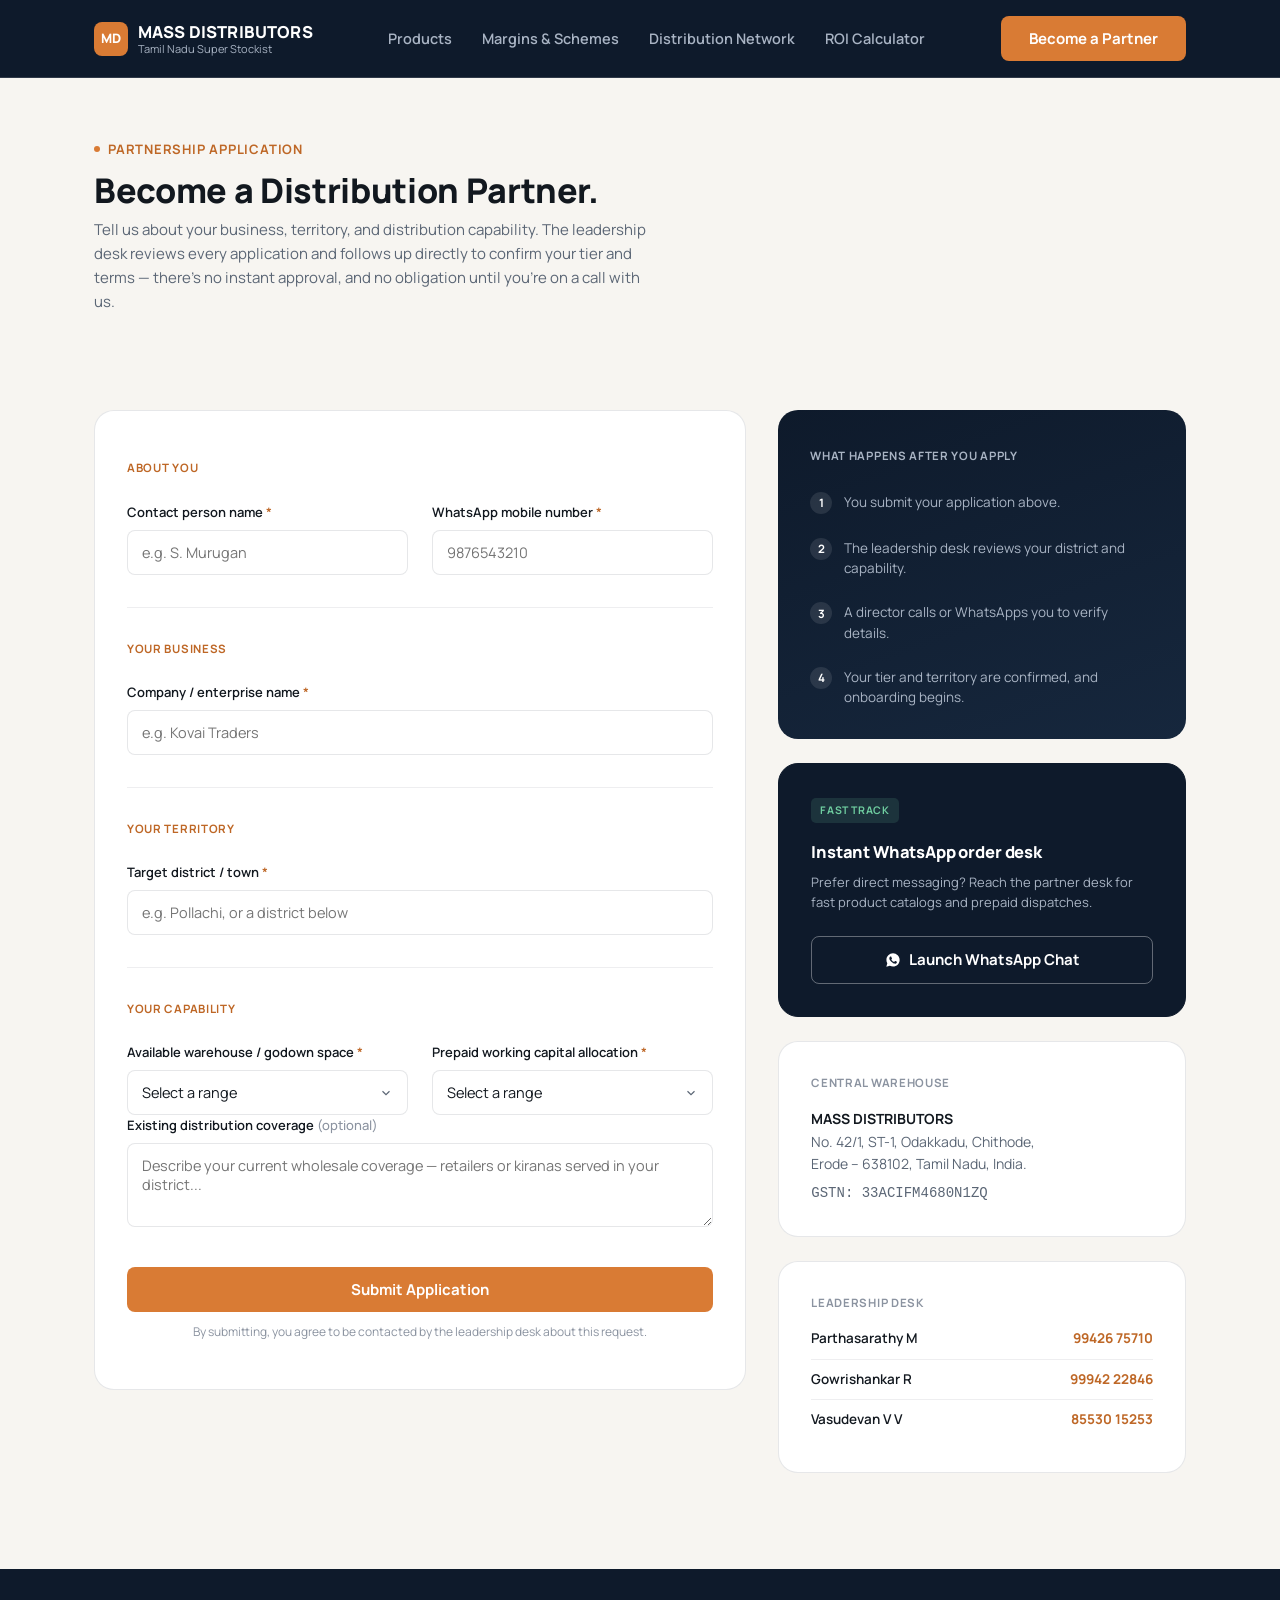
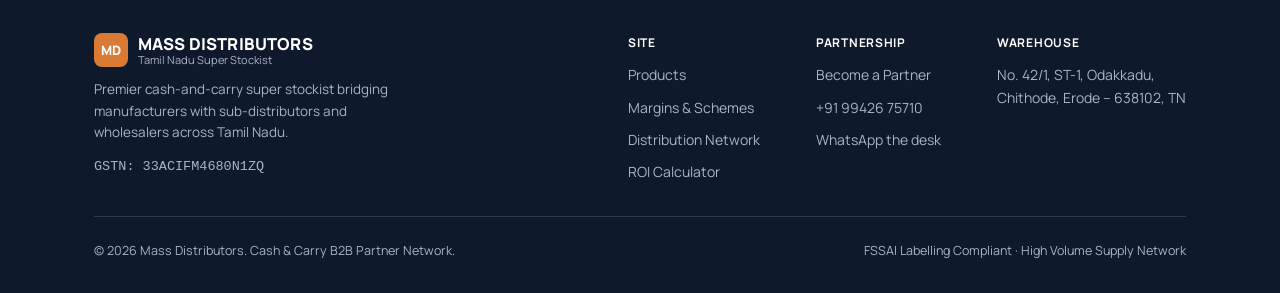
==== apply.html @ 955f186b "Initial commit: Mass Distributors B2B partner recruitment site Static HTML/CSS/JS site for a Tamil N" ====
<!doctype html>
<html lang="en">
<head>
<meta charset="UTF-8">
<meta name="viewport" content="width=device-width, initial-scale=1.0">
<title>Apply for Distributorship | Mass Distributors</title>
<meta name="description" content="Apply for exclusive cash-and-carry stockist rights in your Tamil Nadu district, or reach the Mass Distributors leadership desk directly on WhatsApp.">
<link rel="icon" href="data:,">
<link rel="preconnect" href="https://fonts.googleapis.com">
<link rel="preconnect" href="https://fonts.gstatic.com" crossorigin>
<link href="https://fonts.googleapis.com/css2?family=Manrope:wght@400;500;600;700;800&display=swap" rel="stylesheet">
<link rel="stylesheet" href="css/theme.css">
</head>
<body>

<header class="nav">
  <div class="nav-inner container">
    <a href="index.html" class="brand">
      <span class="brand-mark">MD</span>
      <span class="brand-text">
        <span class="brand-name">MASS DISTRIBUTORS</span>
        <span class="brand-sub">Tamil Nadu Super Stockist</span>
      </span>
    </a>
    <nav class="nav-links" data-nav-links>
      <a href="product-catalog.html" class="nav-link">Products</a>
      <a href="margins-schemes.html" class="nav-link">Margins &amp; Schemes</a>
      <a href="district-network.html" class="nav-link">Distribution Network</a>
      <a href="roi-calculator.html" class="nav-link">ROI Calculator</a>
      <a href="apply.html" class="btn btn-amber nav-cta-mobile" style="display:none;">Become a Partner</a>
    </nav>
    <a href="apply.html" class="btn btn-amber nav-cta-desktop">Become a Partner</a>
    <button class="hamburger" data-hamburger aria-label="Toggle menu" aria-expanded="false">
      <span></span><span></span><span></span>
    </button>
  </div>
</header>

<main>

  <div class="catalog-header container">
    <span class="eyebrow" style="color: var(--amber-hover);">Partnership Application</span>
    <h1>Become a Distribution Partner.</h1>
    <p class="sub">Tell us about your business, territory, and distribution capability. The leadership desk reviews every application and follows up directly to confirm your tier and terms — there's no instant approval, and no obligation until you're on a call with us.</p>
  </div>

  <section class="section">
    <div class="container">
      <div class="apply-layout">

        <div class="apply-card">
          <form id="apply-form" novalidate>

            <div class="apply-group">
              <span class="apply-section-label">About You</span>
              <div class="apply-field-row">
                <div class="apply-field">
                  <label for="contact">Contact person name <span class="req">*</span></label>
                  <input type="text" id="contact" name="contact" placeholder="e.g. S. Murugan" required>
                  <span class="apply-field-error" id="err-contact">Enter the contact person's name.</span>
                </div>
                <div class="apply-field">
                  <label for="whatsapp">WhatsApp mobile number <span class="req">*</span></label>
                  <input type="tel" id="whatsapp" name="whatsapp" inputmode="numeric" pattern="[0-9]{10}" maxlength="10" placeholder="9876543210" required>
                  <span class="apply-field-error" id="err-whatsapp">Enter a valid 10-digit mobile number.</span>
                </div>
              </div>
            </div>

            <div class="apply-group">
              <span class="apply-section-label">Your Business</span>
              <div class="apply-field">
                <label for="company">Company / enterprise name <span class="req">*</span></label>
                <input type="text" id="company" name="company" placeholder="e.g. Kovai Traders" required>
                <span class="apply-field-error" id="err-company">Enter your company or enterprise name.</span>
              </div>
            </div>

            <div class="apply-group">
              <span class="apply-section-label">Your Territory</span>
              <div class="apply-field">
                <label for="town">Target district / town <span class="req">*</span></label>
                <input type="text" id="town" name="town" list="district-options" placeholder="e.g. Pollachi, or a district below" required>
                <datalist id="district-options">
                  <option value="Erode Central Hub"></option>
                  <option value="Coimbatore North &amp; South"></option>
                  <option value="Salem Metro &amp; Rural"></option>
                  <option value="Tirupur Apparel &amp; Town"></option>
                  <option value="Karur &amp; Namakkal"></option>
                  <option value="Trichy &amp; Dindigul"></option>
                  <option value="Madurai &amp; Virudhunagar"></option>
                  <option value="Tirunelveli &amp; Kanyakumari"></option>
                </datalist>
                <span class="apply-field-error" id="err-town">Enter your target district or town.</span>
              </div>
            </div>

            <div class="apply-group apply-group-last">
              <span class="apply-section-label">Your Capability</span>
              <div class="apply-field-row">
                <div class="apply-field">
                  <label for="warehouse">Available warehouse / godown space <span class="req">*</span></label>
                  <select id="warehouse" name="warehouse" required>
                    <option value="">Select a range</option>
                    <option>300 – 500 sq. ft.</option>
                    <option>500 – 1,000 sq. ft.</option>
                    <option>Above 1,000 sq. ft.</option>
                  </select>
                  <span class="apply-field-error" id="err-warehouse">Select your available warehouse space.</span>
                </div>
                <div class="apply-field">
                  <label for="capital">Prepaid working capital allocation <span class="req">*</span></label>
                  <select id="capital" name="capital" required>
                    <option value="">Select a range</option>
                    <option>Below &#8377;5 lakhs</option>
                    <option>&#8377;5 – 10 lakhs</option>
                    <option>&#8377;10 – 25 lakhs</option>
                    <option>Above &#8377;25 lakhs</option>
                  </select>
                  <span class="apply-field-error" id="err-capital">Select your working capital allocation.</span>
                </div>
              </div>
              <div class="apply-field">
                <label for="coverage">Existing distribution coverage <span class="opt">(optional)</span></label>
                <textarea id="coverage" name="coverage" rows="3" placeholder="Describe your current wholesale coverage — retailers or kiranas served in your district..."></textarea>
              </div>
            </div>

            <div class="apply-submit-row">
              <button type="submit" class="btn btn-amber apply-submit-btn">Submit Application</button>
              <p class="apply-hint">By submitting, you agree to be contacted by the leadership desk about this request.</p>
            </div>
          </form>

          <div class="apply-success" id="apply-success" hidden>
            <span class="apply-success-icon" aria-hidden="true">
              <svg width="22" height="22" viewBox="0 0 24 24" fill="none" stroke="currentColor" stroke-width="2.2"><path d="M20 6L9 17l-5-5"/></svg>
            </span>
            <h2>Application received.</h2>
            <p>Someone from the leadership desk will review your district and capability, then reach out within one business day to confirm your tier and next steps. If it's urgent, call or WhatsApp the numbers alongside this form.</p>
          </div>
        </div>

        <div class="apply-rail">
          <div class="apply-process">
            <span class="apply-process-label">What happens after you apply</span>
            <ol class="apply-process-list">
              <li><span class="apply-process-num">1</span><span>You submit your application above.</span></li>
              <li><span class="apply-process-num">2</span><span>The leadership desk reviews your district and capability.</span></li>
              <li><span class="apply-process-num">3</span><span>A director calls or WhatsApps you to verify details.</span></li>
              <li><span class="apply-process-num">4</span><span>Your tier and territory are confirmed, and onboarding begins.</span></li>
            </ol>
          </div>

          <div class="apply-info-card apply-fasttrack">
            <span class="apply-fasttrack-badge">Fast track</span>
            <h3>Instant WhatsApp order desk</h3>
            <p>Prefer direct messaging? Reach the partner desk for fast product catalogs and prepaid dispatches.</p>
            <a href="https://wa.me/919942675710" class="btn btn-outline-dark apply-fasttrack-btn">
              <svg width="16" height="16" viewBox="0 0 24 24" fill="currentColor"><path d="M12.04 2C6.58 2 2.13 6.45 2.13 11.91c0 1.75.46 3.46 1.32 4.96L2 22l5.25-1.38a9.9 9.9 0 004.79 1.22h.01c5.46 0 9.9-4.45 9.9-9.91 0-2.65-1.03-5.14-2.9-7.01A9.86 9.86 0 0012.04 2zm5.8 14.09c-.24.68-1.4 1.3-1.93 1.38-.5.08-1.12.11-1.81-.11a16.5 16.5 0 01-1.6-.59c-2.82-1.22-4.66-4.07-4.8-4.26-.14-.19-1.15-1.53-1.15-2.92 0-1.39.73-2.07.99-2.35.26-.28.57-.35.76-.35h.55c.18 0 .42-.07.65.5.24.57.81 1.97.88 2.11.07.14.12.31.02.5-.09.19-.14.31-.28.47-.14.16-.29.36-.42.48-.14.14-.28.29-.12.57.16.28.72 1.19 1.55 1.93 1.06.95 1.96 1.24 2.24 1.38.28.14.44.12.6-.07.16-.19.68-.79.87-1.06.18-.28.36-.23.6-.14.24.09 1.55.73 1.81.87.26.14.44.21.5.32.07.12.07.66-.17 1.34z"/></svg>
              Launch WhatsApp Chat
            </a>
          </div>

          <div class="apply-info-card">
            <span class="apply-info-heading">Central warehouse</span>
            <p><strong>MASS DISTRIBUTORS</strong><br>No. 42/1, ST-1, Odakkadu, Chithode,<br>Erode &ndash; 638102, Tamil Nadu, India.</p>
            <p class="apply-info-mono">GSTN: 33ACIFM4680N1ZQ</p>
          </div>

          <div class="apply-info-card">
            <span class="apply-info-heading">Leadership desk</span>
            <div class="apply-contact-row"><span>Parthasarathy M</span><a href="tel:+919942675710">99426 75710</a></div>
            <div class="apply-contact-row"><span>Gowrishankar R</span><a href="tel:+919994222846">99942 22846</a></div>
            <div class="apply-contact-row"><span>Vasudevan V V</span><a href="tel:+918553015253">85530 15253</a></div>
          </div>
        </div>

      </div>
    </div>
  </section>

</main>

<footer class="footer">
  <div class="container">
    <div class="footer-top">
      <div class="footer-brand-block">
        <a href="index.html" class="brand">
          <span class="brand-mark">MD</span>
          <span class="brand-text">
            <span class="brand-name">MASS DISTRIBUTORS</span>
            <span class="brand-sub">Tamil Nadu Super Stockist</span>
          </span>
        </a>
        <p>Premier cash-and-carry super stockist bridging manufacturers with sub-distributors and wholesalers across Tamil Nadu.</p>
        <p class="footer-mono">GSTN: 33ACIFM4680N1ZQ</p>
      </div>
      <div class="footer-cols">
        <div class="footer-col">
          <span class="heading">Site</span>
          <a href="product-catalog.html">Products</a>
          <a href="margins-schemes.html">Margins &amp; Schemes</a>
          <a href="district-network.html">Distribution Network</a>
          <a href="roi-calculator.html">ROI Calculator</a>
        </div>
        <div class="footer-col">
          <span class="heading">Partnership</span>
          <a href="apply.html">Become a Partner</a>
          <a href="tel:+919942675710">+91 99426 75710</a>
          <a href="https://wa.me/919942675710">WhatsApp the desk</a>
        </div>
        <div class="footer-col">
          <span class="heading">Warehouse</span>
          <span style="font-size: 14px; line-height: 1.6;">No. 42/1, ST-1, Odakkadu,<br>Chithode, Erode &ndash; 638102, TN</span>
        </div>
      </div>
    </div>
    <div class="footer-bottom">
      <span>&copy; 2026 Mass Distributors. Cash &amp; Carry B2B Partner Network.</span>
      <span>FSSAI Labelling Compliant &middot; High Volume Supply Network</span>
    </div>
  </div>
</footer>

<div class="toast" id="toast"></div>
<script src="js/main.js?v=2"></script>
<script src="js/apply.js?v=5"></script>
</body>
</html>
---- css/theme.css ----
/* ==========================================================================
   Mass Distributors — Theme v2 (premium B2B direction)
   New foundation, built to be reused across Home, Products, Distribution,
   and Partnership as each page is redesigned. Self-contained — does not
   depend on css/styles.css.
   ========================================================================== */

:root {
  /* Color tokens */
  --navy-900: #0E1A2B;
  --navy-800: #16273D;
  --navy-700: #21395A;
  --ink: #12181F;
  --slate: #5B6675;
  --slate-soft: #8B93A0;
  --slate-on-dark: #A9B4C4;

  --bg: #F7F5F1;
  --surface: #FFFFFF;
  --border: rgba(14, 26, 43, 0.1);
  --border-soft: rgba(14, 26, 43, 0.07);
  --border-on-dark: rgba(255, 255, 255, 0.14);

  --amber: #D97B34;
  --amber-hover: #BE6726;
  --amber-soft: #F6E4D2;

  --green: #2F7A56;
  --green-soft: #E1EFE7;
  --green-on-dark: #6FCDA0;

  --font: 'Manrope', system-ui, -apple-system, 'Segoe UI', sans-serif;

  --radius-sm: 8px;
  --radius: 12px;
  --radius-lg: 20px;

  --space-1: 8px;
  --space-2: 16px;
  --space-3: 24px;
  --space-4: 32px;
  --space-5: 48px;
  --space-6: 64px;
  --space-7: 96px;
}

* { box-sizing: border-box; }
html { scroll-behavior: smooth; }

body {
  margin: 0;
  background: var(--bg);
  color: var(--ink);
  font-family: var(--font);
  font-size: 16px;
  line-height: 1.6;
  -webkit-font-smoothing: antialiased;
}

img { max-width: 100%; display: block; }
a { color: inherit; text-decoration: none; }
p { margin: 0; }
ul { margin: 0; padding: 0; list-style: none; }

h1, h2, h3 {
  font-family: var(--font);
  font-weight: 800;
  margin: 0;
  letter-spacing: -0.01em;
}

.container { max-width: 1220px; margin: 0 auto; padding: 0 var(--space-6); }

@media (max-width: 900px) {
  .container { padding: 0 var(--space-3); }
}

@media (max-width: 480px) {
  .container { padding: 0 var(--space-2); }
}

.text-slate { color: var(--slate); }
.flex { display: flex; }
.flex-col { display: flex; flex-direction: column; }

/* --------------------------------------------------------------- buttons */

.btn {
  display: inline-flex;
  align-items: center;
  justify-content: center;
  gap: 8px;
  font-family: var(--font);
  font-weight: 700;
  font-size: 15px;
  padding: 15px 28px;
  border-radius: var(--radius-sm);
  border: none;
  cursor: pointer;
  line-height: 1;
  white-space: nowrap;
}

.btn-amber { background: var(--amber); color: #FFFFFF; }
.btn-amber:hover { background: var(--amber-hover); }

.btn-outline-dark {
  background: transparent;
  color: #FFFFFF;
  border: 1.5px solid rgba(255, 255, 255, 0.35);
}
.btn-outline-dark:hover { border-color: #FFFFFF; background: rgba(255,255,255,0.06); }

.btn-outline-light {
  background: transparent;
  color: var(--ink);
  border: 1.5px solid var(--border);
}
.btn-outline-light:hover { border-color: var(--navy-900); }

.link-arrow {
  display: inline-flex;
  align-items: center;
  gap: 6px;
  font-weight: 700;
  font-size: 14.5px;
  color: var(--navy-900);
}
.link-arrow svg { transition: transform 0.15s ease; }
.link-arrow:hover svg { transform: translateX(3px); }
.link-arrow.on-dark { color: #FFFFFF; }

/* ----------------------------------------------------------------- nav */

.nav {
  background: var(--navy-900);
  position: sticky;
  top: 0;
  z-index: 60;
  border-bottom: 1px solid var(--border-on-dark);
}

.nav-inner {
  display: flex;
  align-items: center;
  justify-content: space-between;
  padding: 16px var(--space-6);
}

.brand { display: flex; align-items: center; gap: 10px; }

.brand-mark {
  width: 34px;
  height: 34px;
  border-radius: 8px;
  background: var(--amber);
  color: #fff;
  display: flex;
  align-items: center;
  justify-content: center;
  font-weight: 800;
  font-size: 13px;
  letter-spacing: 0.02em;
  flex-shrink: 0;
}

.brand-text { display: flex; flex-direction: column; line-height: 1.2; }
.brand-name { font-weight: 800; font-size: 16.5px; color: #FFFFFF; letter-spacing: 0.01em; }
.brand-sub { font-size: 11px; color: var(--slate-on-dark); }

.nav-links { display: flex; align-items: center; gap: 30px; }

.nav-link {
  font-size: 14.5px;
  font-weight: 600;
  color: var(--slate-on-dark);
  white-space: nowrap;
}
.nav-link:hover, .nav-link.is-active { color: #FFFFFF; }

.hamburger {
  display: none;
  flex-direction: column;
  gap: 5px;
  background: none;
  border: none;
  cursor: pointer;
  padding: 8px;
}
.hamburger span { width: 22px; height: 2px; background: #fff; }

@media (max-width: 1040px) {
  .nav-inner { padding: 14px var(--space-6); }
  .nav-links {
    display: none;
    position: absolute;
    top: 100%; left: 0; right: 0;
    background: var(--navy-900);
    border-bottom: 1px solid var(--border-on-dark);
    flex-direction: column;
    align-items: flex-start;
    gap: var(--space-2);
    padding: var(--space-3);
  }
  .nav-links.is-open { display: flex; }
  .hamburger { display: flex; }
  .nav-cta-desktop { display: none; }
  .nav-cta-mobile { display: inline-flex !important; width: 100%; }
}

/* Kept separate from the 1040px breakpoint above: this is purely a
   padding scale-down to stay visually aligned with .container's own
   900px step, not part of the hamburger-menu switch. */
@media (max-width: 900px) {
  .nav-inner { padding: 14px var(--space-3); }
}

/* ---------------------------------------------------------------- hero */

.hero {
  background:
    radial-gradient(circle at 1px 1px, rgba(255,255,255,0.05) 1px, transparent 0) 0 0/28px 28px,
    linear-gradient(160deg, var(--navy-900), var(--navy-800));
  padding: 76px 0 108px;
}

.hero-grid {
  display: grid;
  grid-template-columns: 1.1fr 0.9fr;
  gap: var(--space-6);
  align-items: center;
}

@media (max-width: 900px) {
  .hero { padding: var(--space-5) 0 var(--space-5); }
  .hero-grid { grid-template-columns: 1fr; gap: var(--space-4); }
}

.eyebrow {
  display: inline-flex;
  align-items: center;
  gap: 8px;
  font-size: 13px;
  font-weight: 700;
  letter-spacing: 0.06em;
  text-transform: uppercase;
  color: var(--amber);
}
.eyebrow::before { content: ''; width: 6px; height: 6px; border-radius: 50%; background: var(--amber); }

.hero h1 {
  font-size: clamp(30px, 5.4vw, 48px);
  line-height: 1.16;
  color: #FFFFFF;
  margin: 18px 0 18px;
}

.hero .sub {
  font-size: 17px;
  line-height: 1.65;
  color: var(--slate-on-dark);
  max-width: 480px;
}

.hero-cta-row { display: flex; gap: 14px; margin-top: 30px; flex-wrap: wrap; }

/* Hero visual: category showcase panel */
.hero-visual-panel {
  background: rgba(255,255,255,0.04);
  border: 1px solid var(--border-on-dark);
  border-radius: var(--radius-lg);
  padding: var(--space-3);
  backdrop-filter: blur(2px);
}

.hero-visual-label {
  font-size: 12px;
  font-weight: 700;
  letter-spacing: 0.06em;
  text-transform: uppercase;
  color: var(--slate-on-dark);
  padding: 4px 4px 14px;
}

.category-tile-grid {
  display: grid;
  grid-template-columns: repeat(2, 1fr);
  gap: 10px;
}

.category-tile {
  background: rgba(255,255,255,0.05);
  border: 1px solid var(--border-on-dark);
  border-radius: var(--radius);
  padding: 16px 14px;
  display: flex;
  flex-direction: column;
  gap: 10px;
}

.category-tile.wide { grid-column: span 2; flex-direction: row; align-items: center; justify-content: space-between; }

.category-tile-icon {
  width: 34px; height: 34px;
  border-radius: 9px;
  background: var(--amber-soft);
  color: var(--amber-hover);
  display: flex; align-items: center; justify-content: center;
}

.category-tile-name { font-size: 13.5px; font-weight: 700; color: #FFFFFF; }
.category-tile-meta { font-size: 11.5px; color: var(--slate-on-dark); }

/* ------------------------------------------------------------- stat bar */

.stat-bar-wrap { margin-top: -56px; position: relative; z-index: 10; }

.stat-bar {
  background: var(--surface);
  border-radius: var(--radius);
  box-shadow: 0 18px 40px rgba(14, 26, 43, 0.14);
  display: grid;
  grid-template-columns: repeat(4, 1fr);
}

.stat-item {
  padding: 26px var(--space-3);
  border-left: 1px solid var(--border-soft);
  text-align: left;
}
.stat-item:first-child { border-left: none; }

.stat-bar.stat-bar-flat {
  box-shadow: none;
  border: 1px solid var(--border);
  grid-template-columns: repeat(3, 1fr);
}

@media (max-width: 900px) {
  /* Higher-specificity selector (.stat-bar.stat-bar-flat, two classes) so
     this reliably beats the plain .stat-bar mobile rule below regardless
     of source order — they were previously equal-specificity single-class
     selectors, and the wrong one was winning, leaving a broken 2-column
     grid with an orphaned third item on mobile. */
  .stat-bar.stat-bar-flat { grid-template-columns: 1fr; }
  .stat-bar.stat-bar-flat .stat-item { border-left: none; border-top: 1px solid var(--border-soft); }
  .stat-bar.stat-bar-flat .stat-item:first-child { border-top: none; }
}

.stat-value { font-size: 26px; font-weight: 800; color: var(--navy-900); line-height: 1.1; }
.stat-label { font-size: 13px; color: var(--slate); margin-top: 4px; }

@media (max-width: 900px) {
  .stat-bar { grid-template-columns: repeat(2, 1fr); }
  .stat-item:nth-child(3) { border-left: none; }
  .stat-item:nth-child(2n) { border-left: 1px solid var(--border-soft); }
}

/* ------------------------------------------------------------- sections */

/* Vertical padding only — every .section/.section-tight nests a .container,
   which already owns the horizontal gutter. Padding horizontally here too
   double-padded the content (confirmed: at 1220–1348px viewports it was
   shrinking the effective content width by up to ~120px). */
.section { padding: var(--space-7) 0; }
.section-tight { padding: var(--space-5) 0; }
.section-surface { background: var(--surface); }

@media (max-width: 900px) {
  .section { padding: var(--space-5) 0; }
  .section-tight { padding: var(--space-4) 0; }
}

.section-header {
  display: flex;
  justify-content: space-between;
  align-items: flex-end;
  gap: var(--space-3);
  margin-bottom: var(--space-4);
  flex-wrap: wrap;
}

.section-header h2 { font-size: clamp(24px, 4.2vw, 32px); line-height: 1.2; margin-top: 10px; max-width: 560px; }
.section-header .sub { color: var(--slate); font-size: 15px; margin-top: 8px; max-width: 480px; }

/* ---------------------------------------------------- category cards */

.category-grid {
  display: grid;
  grid-template-columns: repeat(5, 1fr);
  gap: 16px;
}

.category-card {
  background: var(--surface);
  border: 1px solid var(--border);
  border-radius: var(--radius);
  padding: var(--space-3) var(--space-2);
  display: flex;
  flex-direction: column;
  gap: 14px;
  transition: border-color 0.15s ease, transform 0.15s ease;
}
.category-card:hover { border-color: var(--navy-900); transform: translateY(-2px); }

.category-card-icon {
  width: 42px; height: 42px;
  border-radius: 10px;
  background: var(--amber-soft);
  color: var(--amber-hover);
  display: flex; align-items: center; justify-content: center;
}

.category-card-name { font-size: 15.5px; font-weight: 700; }
.category-card-meta { font-size: 12.5px; color: var(--slate); }

.category-card .link-arrow { margin-top: auto; font-size: 13px; }

@media (max-width: 1100px) {
  .category-grid { grid-template-columns: repeat(3, 1fr); }
}
@media (max-width: 640px) {
  .category-grid { grid-template-columns: repeat(2, 1fr); }
}
@media (max-width: 420px) {
  .category-grid { grid-template-columns: 1fr; }
}

/* ------------------------------------------------------------- benefits */

.benefit-list {
  display: grid;
  grid-template-columns: repeat(2, 1fr);
  gap: 0 var(--space-5);
}

.benefit-row {
  display: flex;
  gap: 18px;
  padding: 22px 0;
  border-top: 1px solid var(--border-soft);
}
.benefit-list .benefit-row:nth-child(1),
.benefit-list .benefit-row:nth-child(2) { border-top: none; }

.benefit-icon {
  width: 40px; height: 40px;
  border-radius: 10px;
  background: var(--navy-900);
  color: var(--amber);
  display: flex; align-items: center; justify-content: center;
  flex-shrink: 0;
}

.benefit-title { font-size: 16px; font-weight: 700; margin-bottom: 4px; }
.benefit-desc { font-size: 14px; color: var(--slate); line-height: 1.55; }

@media (max-width: 800px) {
  .benefit-list { grid-template-columns: 1fr; }
  .benefit-list .benefit-row:nth-child(2) { border-top: 1px solid var(--border-soft); }
}

.benefit-list.is-single { grid-template-columns: 1fr; }
.benefit-list.is-single .benefit-row:nth-child(2) { border-top: 1px solid var(--border-soft); }

/* ------------------------------------------------------------- regions */

.region-row { display: grid; grid-template-columns: repeat(3, 1fr); gap: 16px; }

.region-card {
  background: var(--surface);
  border: 1px solid var(--border);
  border-radius: var(--radius);
  padding: var(--space-3);
  display: flex;
  flex-direction: column;
  gap: 12px;
}

.region-card-head { display: flex; justify-content: space-between; align-items: center; }
.region-name { font-size: 16px; font-weight: 700; }

.status-dot { display: inline-flex; align-items: center; gap: 6px; font-size: 12px; font-weight: 600; color: var(--green); }
.status-dot::before { content: ''; width: 7px; height: 7px; border-radius: 50%; background: var(--green); }

.region-towns { font-size: 13px; color: var(--slate); line-height: 1.6; }
.region-count { font-size: 22px; font-weight: 800; color: var(--navy-900); }
.region-count span { font-size: 12.5px; font-weight: 600; color: var(--slate); margin-left: 4px; }

@media (max-width: 900px) {
  .region-row { grid-template-columns: 1fr; }
}

/* ---------------------------------------------------------------- CTA band */

.cta-band {
  background: linear-gradient(160deg, var(--navy-900), var(--navy-800));
  padding: var(--space-7) 0;
}

@media (max-width: 900px) {
  .cta-band { padding: var(--space-5) 0; }
}

.cta-band-inner {
  display: flex;
  justify-content: space-between;
  align-items: center;
  gap: var(--space-5);
  flex-wrap: wrap;
}

.cta-band h2 { color: #FFFFFF; font-size: clamp(24px, 4.2vw, 32px); line-height: 1.2; max-width: 460px; margin: 14px 0 14px; }
.cta-band p { color: var(--slate-on-dark); font-size: 15px; max-width: 440px; line-height: 1.6; }

@media (max-width: 900px) {
  .cta-band-inner { flex-direction: column; align-items: flex-start; }
}

/* ------------------------------------------------------------- trust */

.trust-strip {
  display: flex;
  justify-content: space-between;
  gap: var(--space-3);
  flex-wrap: wrap;
}

.trust-item {
  display: flex;
  align-items: center;
  gap: 10px;
  font-size: 14px;
  font-weight: 600;
  color: var(--slate);
}

.trust-item svg { color: var(--green); flex-shrink: 0; }

@media (max-width: 900px) {
  .trust-strip { flex-direction: column; }
}

/* --------------------------------------------------------------- footer */

.footer {
  background: var(--navy-900);
  color: var(--slate-on-dark);
  padding: var(--space-6) 0 var(--space-4);
}

.footer-top {
  display: flex;
  justify-content: space-between;
  gap: var(--space-5);
  flex-wrap: wrap;
  padding-bottom: var(--space-4);
  border-bottom: 1px solid var(--border-on-dark);
}

.footer-brand-block { max-width: 320px; display: flex; flex-direction: column; gap: 12px; }
.footer-brand-block p { font-size: 13.5px; line-height: 1.6; }
.footer-mono { font-family: 'Courier New', monospace; font-size: 12.5px; }

.footer-cols { display: flex; gap: 56px; flex-wrap: wrap; }
.footer-col { display: flex; flex-direction: column; gap: 10px; }
.footer-col .heading { font-size: 12px; font-weight: 700; text-transform: uppercase; letter-spacing: 0.06em; color: #FFFFFF; margin-bottom: 2px; }
.footer-col a { font-size: 14px; }
.footer-col a:hover { color: var(--amber); }

.footer-bottom {
  display: flex;
  justify-content: space-between;
  align-items: center;
  gap: var(--space-2);
  padding-top: var(--space-3);
  font-size: 12.5px;
  flex-wrap: wrap;
}

@media (max-width: 900px) {
  .footer { padding: var(--space-4) 0; }
  .footer-top { flex-direction: column; gap: var(--space-3); }
  .footer-cols { gap: var(--space-4) var(--space-5); }
}

/* --------------------------------------------------------------- toast */

.toast {
  position: fixed; bottom: 20px; right: 20px;
  background: var(--navy-900); color: #fff;
  padding: 14px 18px; border-radius: var(--radius-sm);
  font-size: 13.5px; font-weight: 600;
  box-shadow: 0 8px 24px rgba(0,0,0,0.2);
  transform: translateY(20px); opacity: 0; pointer-events: none;
  transition: all 0.25s ease; z-index: 100;
}
.toast.is-visible { transform: translateY(0); opacity: 1; }

/* ==========================================================================
   Product Catalog — reusable components
   ========================================================================== */

:root {
  --cat-biryani-bg: #F6E4D2; --cat-biryani-fg: #B8621F;
  --cat-bbq-bg: #ECE6DB;     --cat-bbq-fg: #7A6947;
  --cat-curry-bg: #E4EAF2;   --cat-curry-fg: #2C4A73;
  --cat-specialty-bg: #F3E9C9; --cat-specialty-fg: #8A6D1F;
  --cat-veg-bg: #E1EFE7;     --cat-veg-fg: #2F7A56;
}

/* ---------------------------------------------------------- catalog header */

.catalog-header { padding-top: 56px; }
.catalog-header h1 { font-size: clamp(25px, 4.6vw, 34px); line-height: 1.2; margin: 10px 0 8px; }
.catalog-header .sub { color: var(--slate); font-size: 15px; max-width: 560px; }

.catalog-search-row {
  display: flex;
  flex-wrap: wrap;
  gap: 12px 14px;
  align-items: center;
  margin-top: var(--space-3);
}

.search-field {
  flex: 1 1 220px;
  max-width: 420px;
  position: relative;
  display: flex;
  align-items: center;
}

.search-field svg { position: absolute; left: 14px; color: var(--slate-soft); pointer-events: none; }

.search-field input {
  width: 100%;
  font-family: var(--font);
  font-size: 15px;
  padding: 12px 14px 12px 40px;
  border-radius: var(--radius-sm);
  border: 1px solid var(--border);
  background: var(--surface);
}
.search-field input:focus { outline: 2px solid var(--navy-900); outline-offset: 1px; border-color: var(--navy-900); }

.result-count { font-size: 13px; color: var(--slate); white-space: nowrap; }

/* ------------------------------------------------------------- category tabs */

.category-tabs-wrap {
  margin-top: var(--space-3);
  border-bottom: 1px solid var(--border-soft);
}

.category-tabs {
  display: flex;
  gap: 6px;
  overflow-x: auto;
  scrollbar-width: none;
  padding-bottom: 2px;
}
.category-tabs::-webkit-scrollbar { display: none; }

.cat-tab {
  flex-shrink: 0;
  font-family: var(--font);
  font-size: 14px;
  font-weight: 600;
  color: var(--slate);
  background: none;
  border: none;
  padding: 12px 16px;
  cursor: pointer;
  border-bottom: 2.5px solid transparent;
  white-space: nowrap;
}
.cat-tab:hover { color: var(--ink); }
.cat-tab.is-active { color: var(--navy-900); border-bottom-color: var(--amber); }
.cat-tab .count { color: var(--slate-soft); font-weight: 500; }

/* -------------------------------------------------------------- filter row */

.filter-toolbar {
  display: flex;
  align-items: center;
  justify-content: space-between;
  gap: var(--space-2);
  padding: 16px 0;
  flex-wrap: wrap;
}

.filter-group { display: flex; align-items: center; gap: 8px; flex-wrap: wrap; }
.filter-group-label { font-size: 12.5px; font-weight: 700; color: var(--slate); text-transform: uppercase; letter-spacing: 0.05em; margin-right: 4px; }

.chip-filter {
  font-family: var(--font);
  font-size: 13px;
  font-weight: 600;
  padding: 7px 14px;
  border-radius: 20px;
  border: 1px solid var(--border);
  background: var(--surface);
  color: var(--slate);
  cursor: pointer;
}
.chip-filter:hover { border-color: var(--navy-900); color: var(--ink); }
.chip-filter.is-active { background: var(--navy-900); border-color: var(--navy-900); color: #fff; }

.clear-filters-btn {
  font-size: 13px;
  font-weight: 700;
  color: var(--amber-hover);
  background: none;
  border: none;
  cursor: pointer;
  padding: 4px 0;
}

.mobile-filter-btn { display: none; }

@media (max-width: 760px) {
  .filter-group.desktop-only { display: none; }
  .mobile-filter-btn {
    display: inline-flex;
    align-items: center;
    gap: 8px;
    font-family: var(--font);
    font-size: 14px;
    font-weight: 700;
    padding: 10px 16px;
    border-radius: var(--radius-sm);
    border: 1px solid var(--border);
    background: var(--surface);
    cursor: pointer;
  }
  .mobile-filter-btn .badge-count {
    background: var(--amber);
    color: #fff;
    font-size: 11px;
    font-weight: 800;
    border-radius: 50%;
    width: 18px; height: 18px;
    display: inline-flex; align-items: center; justify-content: center;
  }
  .mobile-filter-btn .badge-count[hidden] { display: none; }
}

/* ------------------------------------------------------------ product grid */

.catalog-grid {
  display: grid;
  grid-template-columns: repeat(3, 1fr);
  gap: 14px;
  padding: var(--space-3) 0 var(--space-7);
}
.catalog-grid[hidden] { display: none; }

@media (max-width: 900px) { .catalog-grid { grid-template-columns: repeat(2, 1fr); } }
@media (max-width: 560px) { .catalog-grid { grid-template-columns: 1fr; gap: 10px; padding: var(--space-2) 0 var(--space-5); } }

/* --------------------------------------------------------------- product card */

/* No product photography exists (or will exist) for these SKUs. Compact
   row-cards: category dot + name on one line, pack/code on the next,
   actions in a footer below a thin rule — denser than the earlier stacked
   card, but still individually framed, unlike the plain table in List view. */

.product-card {
  background: var(--surface);
  border: 1px solid var(--border);
  border-radius: 10px;
  display: flex;
  flex-direction: column;
  transition: border-color 0.15s ease, box-shadow 0.15s ease;
}
.product-card:hover {
  border-color: rgba(14, 26, 43, 0.22);
  box-shadow: 0 6px 16px rgba(14, 26, 43, 0.06);
}

.product-card-clickable {
  position: relative;
  background: none;
  border: none;
  width: 100%;
  min-width: 0;
  text-align: left;
  cursor: pointer;
  padding: 40px 16px 10px 16px;
  display: flex;
  flex-direction: column;
  align-items: flex-start;
  gap: 4px;
}

.item-code-top {
  position: absolute;
  top: 12px;
  right: 12px;
  font-size: 10.5px;
  font-weight: 600;
  color: var(--slate);
  font-family: 'Courier New', monospace;
  background: var(--bg);
  border: 1px solid var(--border-soft);
  padding: 3px 8px;
  border-radius: 20px;
}

.name-row { display: flex; align-items: center; gap: 8px; }
.row-cat-dot { width: 8px; height: 8px; border-radius: 50%; flex-shrink: 0; }

.product-name {
  font-size: 14.5px;
  font-weight: 700;
  line-height: 1.3;
  color: var(--ink);
}

.product-meta { font-size: 12.5px; color: var(--slate); font-family: 'Courier New', monospace; margin-left: 16px; }

.card-footer {
  margin-top: auto;
  display: flex;
  align-items: center;
  justify-content: space-between;
  gap: 8px;
  padding: 10px 14px 12px;
  border-top: 1px solid var(--border-soft);
}

.card-enquiry-text {
  background: none;
  border: 1px solid var(--border);
  border-radius: 7px;
  cursor: pointer;
  font-family: var(--font);
  font-size: 12.5px;
  font-weight: 700;
  color: var(--navy-900);
  padding: 6px 11px;
  white-space: nowrap;
  display: flex;
  align-items: center;
}
.card-enquiry-text:hover { border-color: var(--navy-900); }
.card-enquiry-text.is-added { color: var(--green); border-color: var(--green); }
.card-enquiry-text.is-added svg { vertical-align: -1px; margin-right: 4px; }

.card-details-btn {
  background: none;
  border: none;
  cursor: pointer;
  color: var(--slate);
  display: flex;
  align-items: center;
  padding: 7px;
  border-radius: 6px;
  flex-shrink: 0;
}
.card-details-btn:hover { color: var(--navy-900); background: var(--bg); }

.btn-enquiry {
  font-family: var(--font);
  font-size: 12.5px;
  font-weight: 700;
  padding: 9px 12px;
  border-radius: var(--radius-sm);
  border: 1.5px solid var(--navy-900);
  background: transparent;
  color: var(--navy-900);
  cursor: pointer;
  display: inline-flex;
  align-items: center;
  gap: 6px;
  flex: 1;
  justify-content: center;
}
.btn-enquiry:hover { background: var(--navy-900); color: #fff; }
.btn-enquiry.is-added { background: var(--green); border-color: var(--green); color: #fff; }

.btn-view-details {
  font-size: 12.5px;
  font-weight: 700;
  color: var(--slate);
  background: none;
  border: none;
  cursor: pointer;
  padding: 9px 4px;
}
.btn-view-details:hover { color: var(--ink); }

/* --------------------------------------------------------------- skeleton */

.skeleton-card { background: var(--surface); border: 1px solid var(--border); border-radius: 10px; overflow: hidden; }
.skeleton-block { background: linear-gradient(90deg, #EFEDE8 25%, #F6F4F0 37%, #EFEDE8 63%); background-size: 400% 100%; animation: skeleton-shimmer 1.4s ease infinite; }
.skeleton-card .skeleton-top { padding: 16px 16px 10px; display: flex; flex-direction: column; gap: 8px; }
.skeleton-card .skeleton-block.line { height: 11px; border-radius: 4px; }
.skeleton-card .skeleton-block.line.w-60 { width: 60%; }
.skeleton-card .skeleton-block.line.w-40 { width: 40%; }
.skeleton-card .skeleton-footer { padding: 10px 14px 12px; border-top: 1px solid var(--border-soft); }

@keyframes skeleton-shimmer { 0% { background-position: 100% 0; } 100% { background-position: 0 0; } }

/* ------------------------------------------------------------- view toggle */

.view-toggle { display: inline-flex; border: 1px solid var(--border); border-radius: var(--radius-sm); overflow: hidden; }
.view-toggle-btn {
  background: var(--surface);
  border: none;
  padding: 8px 12px;
  cursor: pointer;
  color: var(--slate);
  display: flex;
  align-items: center;
}
.view-toggle-btn + .view-toggle-btn { border-left: 1px solid var(--border); }
.view-toggle-btn.is-active { background: var(--navy-900); color: #fff; }

/* ------------------------------------------------------------------- list */

.catalog-list { display: flex; flex-direction: column; padding: var(--space-2) 0 var(--space-7); }
.catalog-list[hidden] { display: none; }

.list-head-row, .list-row {
  display: grid;
  grid-template-columns: 3px 2.4fr 1.4fr 0.9fr 0.9fr 1.6fr;
  gap: 14px;
  align-items: center;
}

.list-head-row {
  padding: 0 14px 10px;
  font-size: 11.5px;
  font-weight: 700;
  text-transform: uppercase;
  letter-spacing: 0.05em;
  color: var(--slate);
  border-bottom: 1px solid var(--border);
}

.list-row {
  padding: 14px;
  border-bottom: 1px solid var(--border-soft);
  background: var(--surface);
}
.list-row:hover { background: var(--bg); }

.list-cat-bar { width: 3px; height: 28px; border-radius: 2px; }
.list-name { font-size: 14.5px; font-weight: 700; cursor: pointer; }
.list-name:hover { color: var(--amber-hover); }
.list-category { font-size: 13px; color: var(--slate); }
.list-pack { font-size: 13px; font-weight: 600; }
.list-code { font-size: 12.5px; color: var(--slate-soft); font-family: 'Courier New', monospace; }
.list-actions { display: flex; gap: 8px; justify-content: flex-end; }

.list-actions .btn-enquiry { flex: none; padding: 7px 12px; font-size: 12px; }
.list-actions .btn-view-details { padding: 7px 4px; }

@media (max-width: 860px) {
  .list-head-row { display: none; }
  .list-row {
    grid-template-columns: 3px 1fr 1fr;
    grid-template-areas: "bar name name" "bar pack code" "bar actions actions";
    row-gap: 8px;
    align-items: start;
  }
  .list-cat-bar { grid-area: bar; height: 100%; }
  .list-name { grid-area: name; }
  .list-category { display: none; }
  .list-pack { grid-area: pack; font-size: 12.5px; }
  .list-pack::before { content: 'Pack '; color: var(--slate-soft); font-weight: 400; }
  .list-code { grid-area: code; font-size: 12.5px; }
  .list-actions { grid-area: actions; justify-content: flex-start; }
}

/* ----------------------------------------------------------------- empty */

.empty-state {
  grid-column: 1 / -1;
  display: flex;
  flex-direction: column;
  align-items: center;
  text-align: center;
  gap: 10px;
  padding: 64px var(--space-3);
  color: var(--slate);
}
.empty-state .empty-icon { color: var(--slate-soft); margin-bottom: 6px; }
.empty-state h3 { font-size: 18px; color: var(--ink); }
.empty-state p { font-size: 14px; max-width: 360px; }
.empty-state .link-arrow { margin-top: 8px; }

.error-state { grid-column: 1 / -1; }
.error-state .empty-icon { color: #C2483F; }

/* ------------------------------------------------------------- load more */

.load-more-wrap { display: flex; justify-content: center; padding: var(--space-2) 0 var(--space-6); }
.load-more-wrap[hidden] { display: none; }

.btn-load-more {
  font-family: var(--font);
  font-weight: 700;
  font-size: 14.5px;
  padding: 13px 28px;
  border-radius: var(--radius-sm);
  border: 1.5px solid var(--border);
  background: var(--surface);
  color: var(--ink);
  cursor: pointer;
}
.btn-load-more:hover { border-color: var(--navy-900); }
.btn-load-more:disabled { opacity: 0.6; cursor: default; }

/* ----------------------------------------------------------------- drawer */

.drawer-overlay {
  position: fixed; inset: 0;
  background: rgba(14,26,43,0.45);
  z-index: 200;
  opacity: 0;
  pointer-events: none;
  transition: opacity 0.2s ease;
}
.drawer-overlay.is-open { opacity: 1; pointer-events: auto; }

.drawer-panel {
  position: fixed;
  top: 0; right: 0; bottom: 0;
  width: 440px;
  max-width: 92vw;
  background: var(--surface);
  z-index: 210;
  display: flex;
  flex-direction: column;
  transform: translateX(100%);
  transition: transform 0.25s ease;
  box-shadow: -20px 0 50px rgba(14,26,43,0.2);
}
.drawer-overlay.is-open .drawer-panel { transform: translateX(0); }

.drawer-close {
  position: absolute;
  top: 18px; right: 18px;
  width: 34px; height: 34px;
  border-radius: 50%;
  border: 1px solid var(--border);
  background: var(--surface);
  cursor: pointer;
  display: flex; align-items: center; justify-content: center;
  color: var(--ink);
}

.drawer-visual {
  height: 96px;
  flex-shrink: 0;
  display: flex;
  align-items: center;
  gap: 12px;
  padding: 0 var(--space-4);
  position: relative;
}
.drawer-visual svg { flex-shrink: 0; }

.drawer-content { padding: var(--space-3) var(--space-4); display: flex; flex-direction: column; gap: 18px; overflow-y: auto; flex: 1; }

.drawer-spec-row { display: flex; justify-content: space-between; padding: 12px 0; border-top: 1px solid var(--border-soft); font-size: 14px; }
.drawer-spec-row .label { color: var(--slate); }
.drawer-spec-row .val { font-weight: 700; }

.drawer-footer { padding: var(--space-3) var(--space-4); border-top: 1px solid var(--border); display: flex; gap: 10px; }

@media (max-width: 520px) {
  .drawer-panel { width: 100%; max-width: 100%; }
}

/* ------------------------------------------------------------- enquiry bar */

.enquiry-bar {
  position: fixed;
  left: 50%;
  bottom: 24px;
  transform: translate(-50%, 120%);
  background: var(--navy-900);
  color: #fff;
  border-radius: var(--radius);
  padding: 14px 16px 14px 22px;
  display: flex;
  align-items: center;
  gap: 18px;
  box-shadow: 0 16px 40px rgba(14,26,43,0.35);
  z-index: 150;
  transition: transform 0.25s ease;
}
.enquiry-bar.is-visible { transform: translate(-50%, 0); }
.enquiry-bar .count-text { font-size: 14px; font-weight: 600; }
.enquiry-bar .count-text b { color: var(--amber); }

@media (max-width: 560px) {
  .enquiry-bar { left: 12px; right: 12px; bottom: 12px; transform: translateY(140%); }
  .enquiry-bar.is-visible { transform: translateY(0); }
}

/* ----------------------------------------------------------- enquiry panel */

.enquiry-item-row {
  display: flex;
  justify-content: space-between;
  align-items: center;
  padding: 12px 0;
  border-top: 1px solid var(--border-soft);
  font-size: 14px;
}
.enquiry-item-row .remove-btn { background: none; border: none; color: var(--slate); cursor: pointer; font-size: 13px; }
.enquiry-item-row .remove-btn:hover { color: #C2483F; }

/* ----------------------------------------------------------- mobile sheet */

.sheet-panel {
  position: fixed;
  left: 0; right: 0; bottom: 0;
  background: var(--surface);
  z-index: 210;
  border-radius: 18px 18px 0 0;
  transform: translateY(100%);
  transition: transform 0.25s ease;
  max-height: 80vh;
  display: flex;
  flex-direction: column;
}
.drawer-overlay.is-open .sheet-panel { transform: translateY(0); }
.sheet-handle { width: 40px; height: 4px; background: var(--border); border-radius: 2px; margin: 12px auto 4px; }
.sheet-content { padding: var(--space-2) var(--space-3); overflow-y: auto; }
.sheet-footer { padding: var(--space-2) var(--space-3); border-top: 1px solid var(--border-soft); display: flex; gap: 10px; }

/* ==========================================================================
   Distribution Network — reusable components
   ========================================================================== */

/* ------------------------------------------------------------- status pill */

.status-pill {
  display: inline-flex;
  align-items: center;
  gap: 6px;
  font-size: 12px;
  font-weight: 700;
  padding: 5px 11px;
  border-radius: 20px;
}
.status-pill::before { content: ''; width: 6px; height: 6px; border-radius: 50%; }
.status-pill.is-active { background: var(--green-soft); color: var(--green); }
.status-pill.is-active::before { background: var(--green); }
.status-pill.is-open { background: var(--amber-soft); color: var(--amber-hover); }
.status-pill.is-open::before { background: var(--amber); }

/* --------------------------------------------------------- network diagram */

.network-diagram {
  display: flex;
  align-items: stretch;
  gap: 0;
  background: var(--surface);
  border: 1px solid var(--border);
  border-radius: 14px;
  padding: 24px 20px;
  overflow-x: auto;
}

.network-hub {
  flex-shrink: 0;
  display: flex;
  flex-direction: column;
  align-items: center;
  justify-content: center;
  gap: 6px;
  padding: 0 22px;
  text-align: center;
}

.network-hub-icon {
  width: 44px; height: 44px;
  border-radius: 50%;
  background: var(--navy-900);
  color: var(--amber);
  display: flex; align-items: center; justify-content: center;
}

.network-hub-label { font-size: 13px; font-weight: 800; color: var(--ink); }
.network-hub-sub { font-size: 11.5px; color: var(--slate); }

.network-connector {
  flex: 0 0 44px;
  display: flex;
  align-items: center;
  justify-content: center;
  color: var(--border);
  min-width: 32px;
}

.network-zone {
  flex: 1 1 0;
  min-width: 150px;
  background: none;
  border: none;
  cursor: pointer;
  display: flex;
  flex-direction: column;
  align-items: center;
  justify-content: center;
  gap: 4px;
  text-align: center;
  padding: 12px 14px;
  border-radius: 12px;
  border: 1.5px solid transparent;
}
.network-zone:hover { background: var(--bg); }
.network-zone.is-active { border-color: var(--amber); background: var(--amber-soft); }

.network-zone-name { font-size: 13.5px; font-weight: 700; color: var(--ink); }
.network-zone-count { font-size: 11.5px; color: var(--slate); }
.network-zone-dispatch { font-size: 11px; font-weight: 700; color: var(--amber-hover); margin-top: 2px; }

@media (max-width: 760px) {
  .network-diagram { flex-direction: column; padding: 18px; }
  .network-hub { flex-direction: row; padding: 0 0 14px; }
  .network-connector { flex-direction: column; flex: 0 0 auto; min-height: 24px; transform: rotate(90deg); margin: 0 auto; }
  .network-zone { width: 100%; }
}

/* --------------------------------------------------------------- territory card */

.territory-card {
  background: var(--surface);
  border: 1px solid var(--border);
  border-left: 3px solid var(--slate-soft);
  border-radius: 10px;
  display: flex;
  flex-direction: column;
  transition: border-color 0.15s ease, box-shadow 0.15s ease;
}
.territory-card.is-open { border-left-color: var(--amber); }
.territory-card.is-active { border-left-color: var(--green); }
.territory-card:hover {
  border-color: rgba(14, 26, 43, 0.22);
  box-shadow: 0 6px 16px rgba(14, 26, 43, 0.06);
}
.territory-card.is-open:hover { border-left-color: var(--amber); }
.territory-card.is-active:hover { border-left-color: var(--green); }

.territory-card-clickable {
  background: none;
  border: none;
  width: 100%;
  text-align: left;
  cursor: pointer;
  padding: 16px 18px 14px;
  display: flex;
  flex-direction: column;
  gap: 12px;
}

.territory-card-head { display: flex; align-items: flex-start; justify-content: space-between; gap: 8px; }
.territory-card-head .status-pill { font-size: 9px; padding: 3px 8px; flex-shrink: 0; }

#status-chips .chip-filter { font-size: 11.5px; padding: 6px 12px; }
.territory-name { font-size: 14px; font-weight: 700; line-height: 1.3; }
.territory-region { font-size: 9.5px; color: var(--slate-soft); margin-top: 2px; }

.territory-stats-row {
  display: flex;
  gap: 16px;
  padding-top: 10px;
  border-top: 1px solid var(--border-soft);
}
.territory-stat { flex: 1 1 0; min-width: 0; }
.territory-stat .stat-label { display: block; font-size: 9.5px; font-weight: 700; text-transform: uppercase; letter-spacing: 0.04em; color: var(--slate-soft); margin-bottom: 3px; }
.territory-stat .stat-val { font-size: 11.5px; font-weight: 700; color: var(--ink); line-height: 1.3; }

.territory-footer {
  margin-top: auto;
  padding: 12px 18px 16px;
}

.territory-footer .btn { width: 100%; padding: 9px; font-size: 12px; }
.territory-footer .quiet-link { font-size: 12px; font-weight: 700; color: var(--slate); display: flex; align-items: center; justify-content: center; gap: 6px; padding: 9px; }
.territory-footer .quiet-link:hover { color: var(--navy-900); }

/* ==========================================================================
   Margins & Schemes
   Rebuilt on the site's shared components (catalog-header, section-header,
   card grid, stat-bar, benefit-list) so this page reads as part of the
   same system as Products and Distribution Network, not a one-off.
   ========================================================================== */

.tier-grid {
  display: grid;
  grid-template-columns: repeat(3, 1fr);
  gap: 16px;
}

.tier-card {
  background: var(--surface);
  border: 1px solid var(--border);
  border-radius: var(--radius);
  padding: var(--space-3) var(--space-2);
  display: flex;
  flex-direction: column;
  gap: 14px;
  transition: border-color 0.15s ease, transform 0.15s ease;
}
.tier-card:hover { border-color: var(--navy-900); transform: translateY(-2px); }

.tier-card-icon {
  width: 42px; height: 42px;
  border-radius: 10px;
  background: var(--amber-soft);
  color: var(--amber-hover);
  display: flex; align-items: center; justify-content: center;
  font-size: 13px; font-weight: 800; font-variant-numeric: tabular-nums;
}

.tier-name { font-size: 15.5px; font-weight: 700; }

.tier-stats-row {
  display: flex;
  flex-direction: column;
  gap: 8px;
  padding-top: 12px;
  margin-top: auto;
  border-top: 1px solid var(--border-soft);
}
.tier-stat { display: flex; justify-content: space-between; align-items: baseline; gap: 8px; }
.tier-stat .stat-label { font-size: 11.5px; color: var(--slate); }
.tier-stat .stat-val { font-size: 13px; font-weight: 700; color: var(--ink); font-variant-numeric: tabular-nums; text-align: right; }

@media (max-width: 800px) {
  .tier-grid { grid-template-columns: 1fr; }
}

.fine-print { font-size: 12.5px; color: var(--slate-soft); line-height: 1.6; max-width: 560px; margin-top: var(--space-4); }

/* --------------------------------------------------------------- closing band */

.closing-band {
  background: linear-gradient(160deg, var(--navy-900), var(--navy-800));
  padding: var(--space-6) var(--space-6);
}

.closing-band-inner { display: flex; align-items: center; gap: 18px; max-width: 1092px; margin: 0 auto; }
.closing-band h2 { color: #fff; font-size: 22px; margin-bottom: 6px; }
.closing-band p { color: var(--slate-on-dark); font-size: 14px; line-height: 1.6; }

.closing-actions { display: flex; align-items: center; gap: 22px; flex-wrap: wrap; margin-top: var(--space-4); max-width: 1092px; margin-left: auto; margin-right: auto; }

@media (max-width: 700px) {
  .closing-band-inner { flex-direction: column; align-items: flex-start; text-align: left; }
  .closing-actions { flex-direction: column; align-items: stretch; }
}

/* ==========================================================================
   ROI Calculator
   One living two-panel card (inputs feed a result panel that updates on
   every input, no Calculate button) instead of separate input/result
   card rows — plus one chart that answers a single question: when does
   the working capital come back.
   ========================================================================== */

.roi-card {
  display: flex;
  align-items: stretch;
  background: var(--surface);
  border: 1px solid var(--border);
  border-radius: var(--radius-lg);
  overflow: hidden;
}

.roi-inputs { flex: 1 1 46%; padding: var(--space-5) var(--space-4); }
.roi-inputs-title { font-size: 15px; font-weight: 700; color: var(--ink); padding-bottom: 14px; margin-bottom: var(--space-3); border-bottom: 1px solid var(--border-soft); }

.roi-slider-field { margin-bottom: var(--space-4); }
.roi-slider-field-last { margin-bottom: 0; }

.roi-slider-head { display: flex; justify-content: space-between; align-items: baseline; gap: 10px; margin-bottom: 8px; }
.roi-slider-head label { font-size: 13px; font-weight: 600; color: var(--slate); }
.roi-slider-val { font-size: 14px; font-weight: 800; color: var(--amber-hover); font-variant-numeric: tabular-nums; white-space: nowrap; }

.roi-slider-field input[type="range"] {
  -webkit-appearance: none;
  appearance: none;
  width: 100%;
  height: 4px;
  border-radius: 3px;
  background: var(--border);
  accent-color: var(--amber);
  cursor: pointer;
}
.roi-slider-field input[type="range"]::-webkit-slider-thumb {
  -webkit-appearance: none;
  width: 16px; height: 16px;
  border-radius: 50%;
  background: var(--amber);
  border: 2px solid #fff;
  box-shadow: 0 0 0 1px var(--border);
  cursor: pointer;
}
.roi-slider-field input[type="range"]::-moz-range-thumb {
  width: 16px; height: 16px;
  border-radius: 50%;
  background: var(--amber);
  border: 2px solid #fff;
  box-shadow: 0 0 0 1px var(--border);
  cursor: pointer;
}

/* Touch devices get a taller invisible hit area + a bigger thumb, without
   changing the visible 4px track on precision (mouse) input. */
@media (pointer: coarse) {
  .roi-slider-field input[type="range"]::-webkit-slider-thumb { width: 22px; height: 22px; }
  .roi-slider-field input[type="range"]::-moz-range-thumb { width: 22px; height: 22px; }
}

.roi-slider-range { display: flex; justify-content: space-between; flex-wrap: wrap; gap: 4px 12px; font-size: 10.5px; color: var(--slate-soft); margin-top: 6px; }

.roi-result {
  flex: 1 1 54%;
  background: linear-gradient(160deg, var(--navy-900), var(--navy-800));
  padding: var(--space-5) var(--space-4);
  display: flex;
  flex-direction: column;
}

.roi-result-label { font-size: 11.5px; font-weight: 700; text-transform: uppercase; letter-spacing: 0.06em; color: var(--slate-on-dark); }
.roi-headline-stat { font-size: 56px; font-weight: 800; line-height: 1.05; color: var(--green-on-dark); margin: 10px 0 4px; font-variant-numeric: tabular-nums; }
.roi-result-caption { font-size: 13px; color: var(--slate-on-dark); margin-bottom: var(--space-4); }

.roi-stat-list { padding-top: var(--space-3); border-top: 1px solid var(--border-on-dark); display: flex; flex-direction: column; gap: 12px; }
.roi-stat-row { display: flex; justify-content: space-between; align-items: baseline; gap: 12px; }
.roi-stat-row span { font-size: 13px; color: var(--slate-on-dark); }
.roi-stat-row strong { font-size: 15px; font-weight: 700; color: #fff; font-variant-numeric: tabular-nums; text-align: right; }

.roi-result-cta {
  margin-top: auto;
  padding-top: var(--space-4);
  display: flex;
  align-items: center;
  justify-content: space-between;
  flex-wrap: wrap;
  gap: 14px;
}
.roi-result-cta span { font-size: 12.5px; color: var(--slate-on-dark); }

@media (max-width: 900px) {
  .roi-card { flex-direction: column; }
  .roi-inputs, .roi-result { flex: 1 1 auto; }
}

@media (max-width: 480px) {
  .roi-inputs, .roi-result { padding: var(--space-4) var(--space-3); }
  .roi-headline-stat { font-size: 44px; }
}

/* Below ~560px, long labels ("Avg wholesale price / carton", "Required
   working capital") next to their values can no longer share one line
   without either overflowing or crushing the value. Stack label above
   value instead of letting them collide. */
@media (max-width: 560px) {
  .roi-slider-head { flex-wrap: wrap; row-gap: 4px; }
  .roi-slider-head label { flex-basis: 100%; }
  .roi-slider-val { margin-left: auto; }

  .roi-stat-row { flex-wrap: wrap; row-gap: 2px; }
  .roi-stat-row span { flex-basis: 100%; }
  .roi-stat-row strong { margin-left: auto; }

  .roi-result-cta { flex-direction: column; align-items: stretch; }
  .roi-result-cta .btn { width: 100%; white-space: normal; text-align: center; }
}

/* ----------------------------------------------------------- roi chart */

.roi-chart-card {
  background: var(--surface);
  border: 1px solid var(--border);
  border-radius: var(--radius);
  padding: var(--space-4) var(--space-4) var(--space-3);
}

.roi-chart-title { font-size: 15px; font-weight: 700; color: var(--ink); margin-bottom: 4px; }
.roi-chart-sub { font-size: 13px; color: var(--slate); max-width: 560px; margin-bottom: var(--space-3); }

.roi-chart { width: 100%; }
.roi-chart svg { width: 100%; height: auto; display: block; }

.roi-chart-legend { display: flex; gap: var(--space-4); margin-top: var(--space-2); flex-wrap: wrap; }
.roi-chart-legend span { display: inline-flex; align-items: center; gap: 7px; font-size: 12.5px; color: var(--slate); }
.roi-legend-dot { width: 9px; height: 9px; border-radius: 50%; display: inline-block; }
.roi-legend-profit { background: var(--green); }
.roi-legend-capital { background: var(--amber); }

@media (max-width: 560px) {
  .roi-chart-card { padding: var(--space-3) var(--space-2) var(--space-2); }
}

/* ------------------------------------------------------ roi assumptions */

.roi-assumptions h3 { font-size: 15px; font-weight: 700; color: var(--ink); margin-bottom: var(--space-2); }
.roi-assumptions ul { display: flex; flex-direction: column; gap: 10px; max-width: 720px; }
.roi-assumptions li { font-size: 13.5px; line-height: 1.6; color: var(--slate); padding-left: 16px; position: relative; }
.roi-assumptions li::before { content: ''; position: absolute; left: 0; top: 9px; width: 4px; height: 4px; border-radius: 50%; background: var(--slate-soft); }
.roi-assumptions li strong { color: var(--ink); font-weight: 700; }
.roi-assumptions .fine-print { margin-top: var(--space-3); }

/* ==========================================================================
   Apply for Distributorship
   A form card + a persistent context rail (process, fast-track, contacts) —
   not "form, then submit" in isolation. First real form-input styling on
   the site, so it establishes the input/select/textarea/error convention.
   ========================================================================== */

.apply-layout { display: grid; grid-template-columns: 1.6fr 1fr; gap: var(--space-4); align-items: start; }

.apply-card {
  background: var(--surface);
  border: 1px solid var(--border);
  border-radius: var(--radius-lg);
  padding: var(--space-5) var(--space-4);
}

.apply-group { padding-bottom: var(--space-4); margin-bottom: var(--space-4); border-bottom: 1px solid var(--border-soft); }
.apply-group-last { padding-bottom: 0; margin-bottom: var(--space-4); border-bottom: none; }

.apply-section-label {
  display: block;
  font-size: 11.5px;
  font-weight: 700;
  text-transform: uppercase;
  letter-spacing: 0.06em;
  color: var(--amber-hover);
  margin-bottom: var(--space-3);
}

.apply-field-row { display: grid; grid-template-columns: 1fr 1fr; gap: var(--space-3); }
.apply-field-row .apply-field { margin-bottom: 0; }

.apply-field { display: flex; flex-direction: column; margin-bottom: var(--space-3); }
.apply-group > .apply-field:last-child,
.apply-group > .apply-field-row:last-child .apply-field { margin-bottom: 0; }

.apply-field label { font-size: 13px; font-weight: 600; color: var(--ink); margin-bottom: 7px; }
.apply-field label .req { color: var(--amber-hover); }
.apply-field label .opt { color: var(--slate-soft); font-weight: 500; text-transform: none; letter-spacing: 0; }

.apply-field input,
.apply-field select,
.apply-field textarea {
  width: 100%;
  font-family: var(--font);
  font-size: 14.5px;
  color: var(--ink);
  padding: 12px 14px;
  border-radius: var(--radius-sm);
  border: 1px solid var(--border);
  background: var(--surface);
}
.apply-field select { appearance: none; background-image: url("data:image/svg+xml,%3Csvg xmlns='http://www.w3.org/2000/svg' width='14' height='14' viewBox='0 0 24 24' fill='none' stroke='%235B6675' stroke-width='2'%3E%3Cpath d='M6 9l6 6 6-6'/%3E%3C/svg%3E"); background-repeat: no-repeat; background-position: right 14px center; padding-right: 36px; }
.apply-field textarea { resize: vertical; min-height: 84px; font-family: var(--font); }

.apply-field input:focus,
.apply-field select:focus,
.apply-field textarea:focus {
  outline: none;
  border-color: var(--amber);
  box-shadow: 0 0 0 3px var(--amber-soft);
}

.apply-field-error { display: none; font-size: 12px; color: #B3432E; margin-top: 6px; }
.apply-field.has-error input,
.apply-field.has-error select,
.apply-field.has-error textarea { border-color: #B3432E; }
.apply-field.has-error .apply-field-error { display: block; }

.apply-submit-row { padding-top: var(--space-1); }
.apply-submit-btn { width: 100%; }
.apply-submit-btn:disabled { opacity: 0.7; cursor: default; }
.apply-hint { font-size: 12px; color: var(--slate-soft); margin-top: 10px; text-align: center; }

.apply-success { text-align: center; padding: var(--space-4) var(--space-3); }
.apply-success-icon {
  width: 44px; height: 44px;
  border-radius: 50%;
  background: var(--green-soft);
  color: var(--green);
  display: flex; align-items: center; justify-content: center;
  margin: 0 auto var(--space-3);
}
.apply-success h2 { font-size: 19px; margin-bottom: 8px; }
.apply-success p { font-size: 14.5px; color: var(--slate); line-height: 1.6; max-width: 440px; margin: 0 auto; }

/* ------------------------------------------------------------- context rail */

.apply-rail { display: flex; flex-direction: column; gap: var(--space-3); }

.apply-process {
  background: linear-gradient(160deg, var(--navy-900), var(--navy-800));
  border-radius: var(--radius-lg);
  padding: var(--space-4);
}
.apply-process-label { font-size: 11.5px; font-weight: 700; text-transform: uppercase; letter-spacing: 0.06em; color: var(--slate-on-dark); }

.apply-process-list { list-style: none; margin: var(--space-3) 0 0; padding: 0; display: flex; flex-direction: column; gap: var(--space-3); }
.apply-process-list li { display: flex; align-items: flex-start; gap: 12px; font-size: 13.5px; line-height: 1.5; color: var(--slate-on-dark); }
.apply-process-num {
  flex-shrink: 0;
  width: 22px; height: 22px;
  border-radius: 50%;
  background: rgba(255,255,255,0.1);
  color: #fff;
  font-size: 11.5px; font-weight: 700;
  display: flex; align-items: center; justify-content: center;
}

.apply-info-card {
  background: var(--surface);
  border: 1px solid var(--border);
  border-radius: var(--radius-lg);
  padding: var(--space-4);
}
.apply-info-heading { display: block; font-size: 11.5px; font-weight: 700; text-transform: uppercase; letter-spacing: 0.06em; color: var(--slate-soft); margin-bottom: var(--space-2); }
.apply-info-card p { font-size: 14px; line-height: 1.6; color: var(--slate); }
.apply-info-card p strong { color: var(--ink); }
.apply-info-mono { font-family: 'Courier New', monospace; font-size: 12.5px; margin-top: 6px; }

.apply-contact-row { display: flex; justify-content: space-between; align-items: baseline; gap: 10px; font-size: 13.5px; padding: 9px 0; border-top: 1px solid var(--border-soft); }
.apply-contact-row:first-of-type { border-top: none; padding-top: 0; }
.apply-contact-row span { color: var(--ink); font-weight: 600; }
.apply-contact-row a { color: var(--amber-hover); font-weight: 700; }

.apply-fasttrack { background: var(--navy-900); border-color: var(--navy-900); }
.apply-fasttrack-badge {
  display: inline-block;
  font-size: 10.5px; font-weight: 700; text-transform: uppercase; letter-spacing: 0.06em;
  color: var(--green-on-dark);
  background: rgba(111, 205, 160, 0.14);
  padding: 4px 9px;
  border-radius: 5px;
  margin-bottom: var(--space-2);
}
.apply-fasttrack h3 { font-size: 16.5px; color: #fff; margin-bottom: 6px; }
.apply-fasttrack p { font-size: 13px; color: var(--slate-on-dark); line-height: 1.55; margin-bottom: var(--space-3); }
.apply-fasttrack-btn { width: 100%; }

@media (max-width: 900px) {
  .apply-layout { grid-template-columns: 1fr; }
}

@media (max-width: 560px) {
  .apply-card { padding: var(--space-4) var(--space-3); }
  .apply-field-row { grid-template-columns: 1fr; }
}
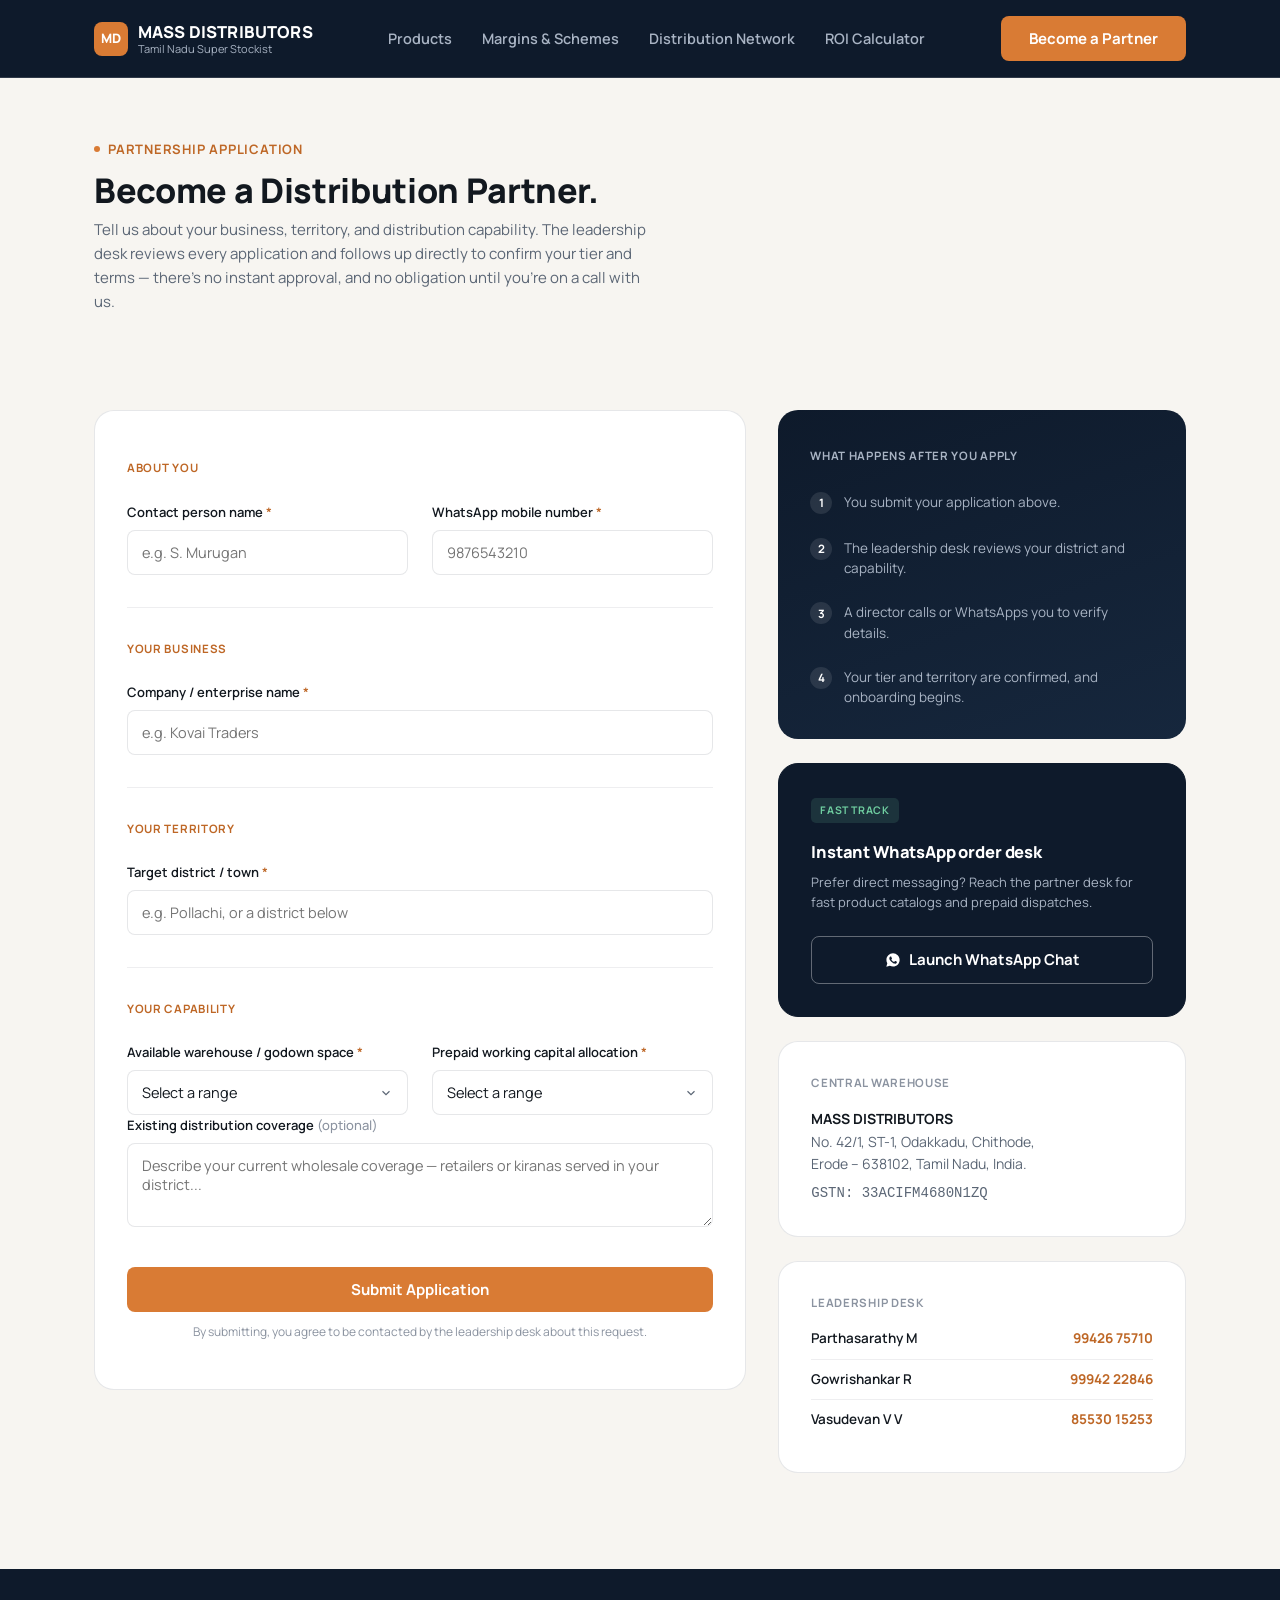
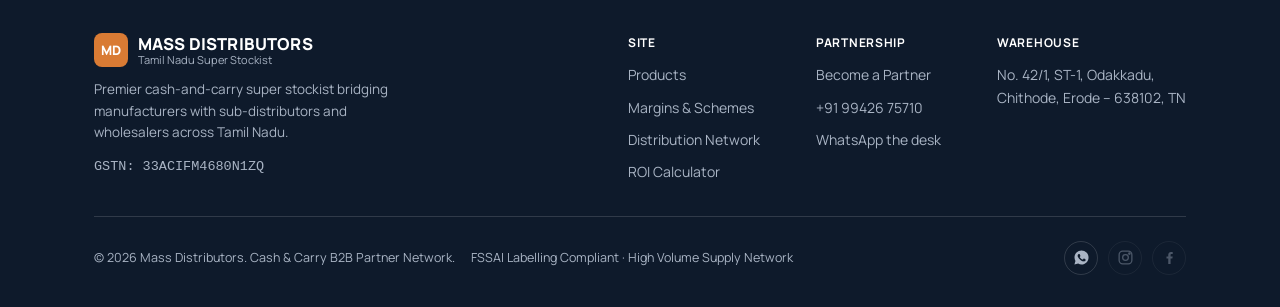
==== commit 4d836a4f: "Add footer social icons (WhatsApp real, Instagram/Facebook placeholders) WhatsApp links to the real " ====
--- a/apply.html
+++ b/apply.html
@@ -217,8 +217,21 @@
       </div>
     </div>
     <div class="footer-bottom">
-      <span>&copy; 2026 Mass Distributors. Cash &amp; Carry B2B Partner Network.</span>
-      <span>FSSAI Labelling Compliant &middot; High Volume Supply Network</span>
+      <div class="footer-bottom-text">
+        <span>&copy; 2026 Mass Distributors. Cash &amp; Carry B2B Partner Network.</span>
+        <span>FSSAI Labelling Compliant &middot; High Volume Supply Network</span>
+      </div>
+        <div class="footer-social">
+          <a href="https://wa.me/919942675710" class="footer-social-icon" aria-label="Chat with Mass Distributors on WhatsApp" target="_blank" rel="noopener">
+            <svg width="17" height="17" viewBox="0 0 24 24" fill="currentColor"><path d="M12.04 2C6.58 2 2.13 6.45 2.13 11.91c0 1.75.46 3.46 1.32 4.96L2 22l5.25-1.38a9.9 9.9 0 004.79 1.22h.01c5.46 0 9.9-4.45 9.9-9.91 0-2.65-1.03-5.14-2.9-7.01A9.86 9.86 0 0012.04 2zm5.8 14.09c-.24.68-1.4 1.3-1.93 1.38-.5.08-1.12.11-1.81-.11a16.5 16.5 0 01-1.6-.59c-2.82-1.22-4.66-4.07-4.8-4.26-.14-.19-1.15-1.53-1.15-2.92 0-1.39.73-2.07.99-2.35.26-.28.57-.35.76-.35h.55c.18 0 .42-.07.65.5.24.57.81 1.97.88 2.11.07.14.12.31.02.5-.09.19-.14.31-.28.47-.14.16-.29.36-.42.48-.14.14-.28.29-.12.57.16.28.72 1.19 1.55 1.93 1.06.95 1.96 1.24 2.24 1.38.28.14.44.12.6-.07.16-.19.68-.79.87-1.06.18-.28.36-.23.6-.14.24.09 1.55.73 1.81.87.26.14.44.21.5.32.07.12.07.66-.17 1.34z"/></svg>
+          </a>
+          <span class="footer-social-icon is-disabled" aria-label="Instagram — coming soon" title="Instagram profile coming soon">
+            <svg width="17" height="17" viewBox="0 0 24 24" fill="none" stroke="currentColor" stroke-width="1.8"><rect x="3" y="3" width="18" height="18" rx="5"/><circle cx="12" cy="12" r="4"/><circle cx="17.5" cy="6.5" r="1"/></svg>
+          </span>
+          <span class="footer-social-icon is-disabled" aria-label="Facebook — coming soon" title="Facebook page coming soon">
+            <svg width="17" height="17" viewBox="0 0 24 24" fill="currentColor"><path d="M13.5 21v-7.5h2.5l.5-3h-3V8.5c0-.86.24-1.5 1.53-1.5H16.5V4.3C16.22 4.26 15.26 4.2 14.15 4.2c-2.32 0-3.9 1.42-3.9 4.02V10.5H7.75v3H10.25V21h3.25z"/></svg>
+          </span>
+        </div>
     </div>
   </div>
 </footer>
--- a/css/theme.css
+++ b/css/theme.css
@@ -562,6 +562,19 @@
 .footer-brand-block p { font-size: 13.5px; line-height: 1.6; }
 .footer-mono { font-family: 'Courier New', monospace; font-size: 12.5px; }
 
+.footer-social { display: flex; gap: 10px; flex-shrink: 0; }
+.footer-social-icon {
+  width: 34px; height: 34px;
+  border-radius: 50%;
+  border: 1px solid var(--border-on-dark);
+  display: flex; align-items: center; justify-content: center;
+  color: var(--slate-on-dark);
+  transition: border-color 0.15s ease, color 0.15s ease, background 0.15s ease;
+}
+.footer-social-icon:hover { color: #fff; border-color: var(--amber); background: rgba(255,255,255,0.05); }
+.footer-social-icon.is-disabled { opacity: 0.4; cursor: default; }
+.footer-social-icon.is-disabled:hover { color: var(--slate-on-dark); border-color: var(--border-on-dark); background: none; }
+
 .footer-cols { display: flex; gap: 56px; flex-wrap: wrap; }
 .footer-col { display: flex; flex-direction: column; gap: 10px; }
 .footer-col .heading { font-size: 12px; font-weight: 700; text-transform: uppercase; letter-spacing: 0.06em; color: #FFFFFF; margin-bottom: 2px; }
@@ -577,6 +590,8 @@
   font-size: 12.5px;
   flex-wrap: wrap;
 }
+
+.footer-bottom-text { display: flex; gap: var(--space-2); flex-wrap: wrap; }
 
 @media (max-width: 900px) {
   .footer { padding: var(--space-4) 0; }
@@ -891,17 +906,18 @@
 }
 .btn-view-details:hover { color: var(--ink); }
 
-/* --------------------------------------------------------------- skeleton */
-
-.skeleton-card { background: var(--surface); border: 1px solid var(--border); border-radius: 10px; overflow: hidden; }
-.skeleton-block { background: linear-gradient(90deg, #EFEDE8 25%, #F6F4F0 37%, #EFEDE8 63%); background-size: 400% 100%; animation: skeleton-shimmer 1.4s ease infinite; }
-.skeleton-card .skeleton-top { padding: 16px 16px 10px; display: flex; flex-direction: column; gap: 8px; }
-.skeleton-card .skeleton-block.line { height: 11px; border-radius: 4px; }
-.skeleton-card .skeleton-block.line.w-60 { width: 60%; }
-.skeleton-card .skeleton-block.line.w-40 { width: 40%; }
-.skeleton-card .skeleton-footer { padding: 10px 14px 12px; border-top: 1px solid var(--border-soft); }
-
-@keyframes skeleton-shimmer { 0% { background-position: 100% 0; } 100% { background-position: 0 0; } }
+/* ------------------------------------------------------------- fade-in */
+
+.catalog-fade-in { animation: catalog-fade-in 0.32s ease both; }
+
+@keyframes catalog-fade-in {
+  from { opacity: 0; transform: translateY(6px); }
+  to { opacity: 1; transform: translateY(0); }
+}
+
+@media (prefers-reduced-motion: reduce) {
+  .catalog-fade-in { animation: none; }
+}
 
 /* ------------------------------------------------------------- view toggle */
 
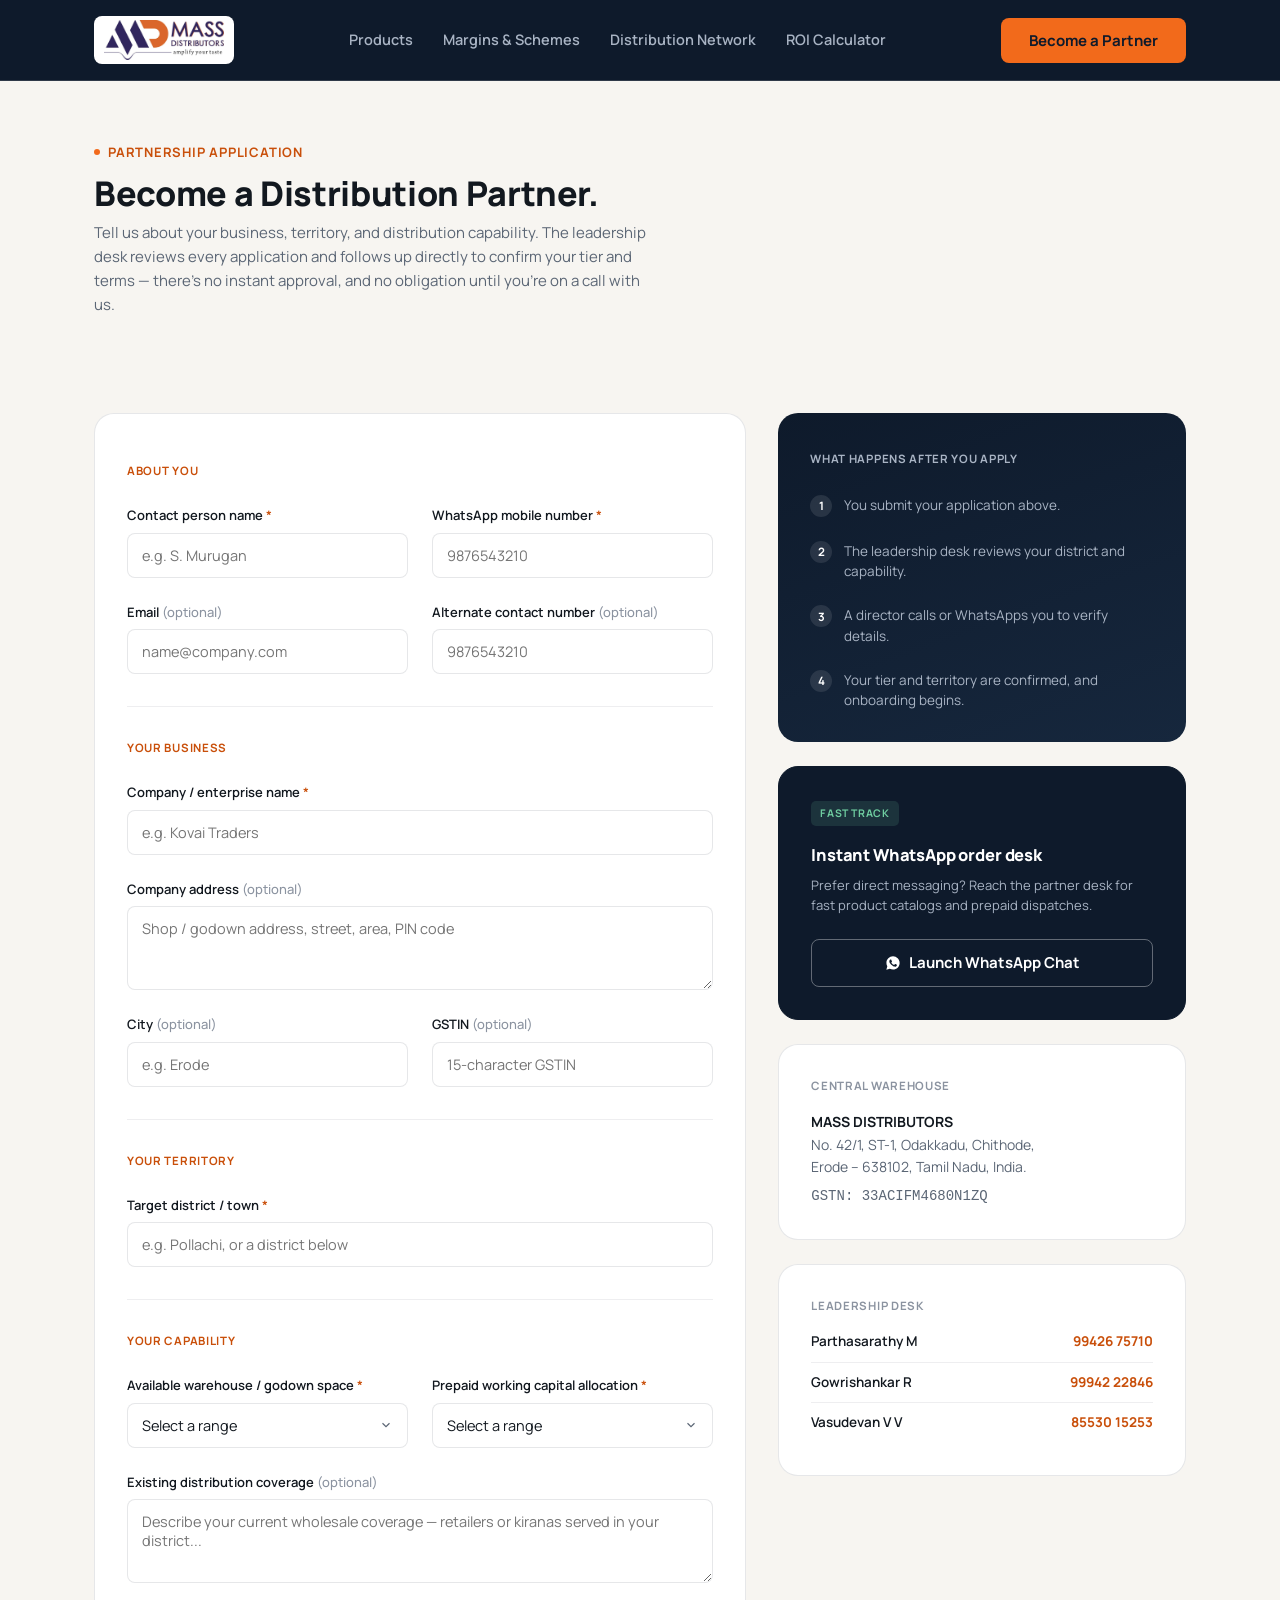
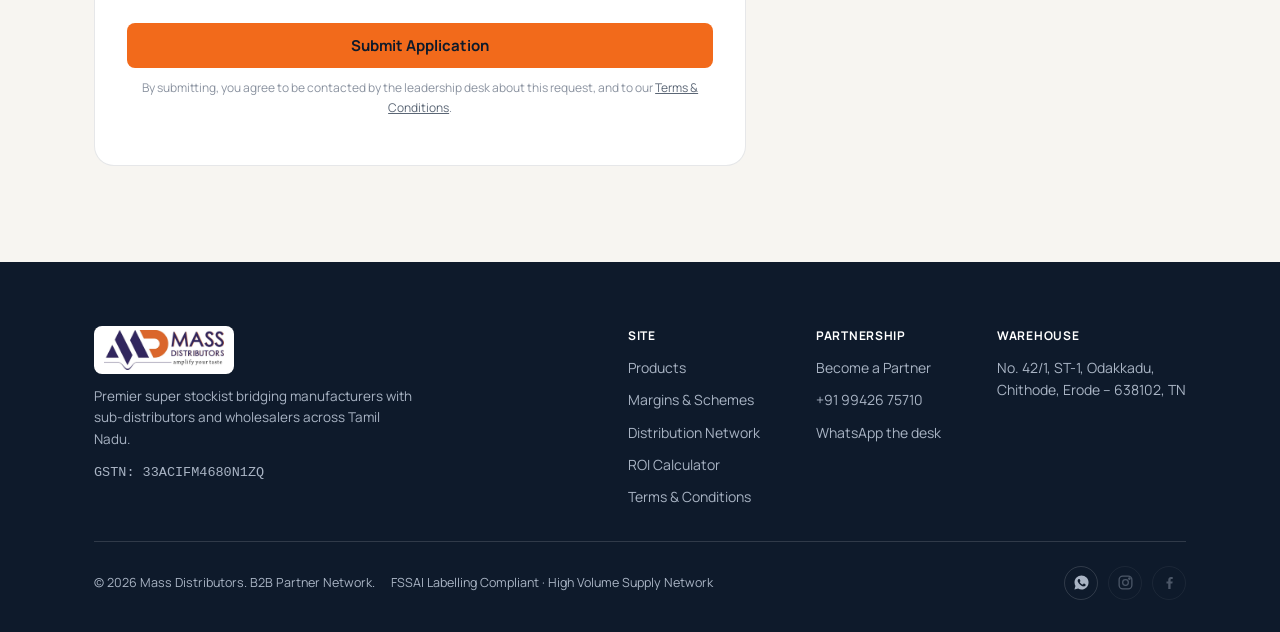
==== commit 2311eecd: "Rebrand with MD logo and orange theme, drop cash & carry wording, add Terms page and expanded apply " ====
--- a/apply.html
+++ b/apply.html
@@ -4,8 +4,8 @@
 <meta charset="UTF-8">
 <meta name="viewport" content="width=device-width, initial-scale=1.0">
 <title>Apply for Distributorship | Mass Distributors</title>
-<meta name="description" content="Apply for exclusive cash-and-carry stockist rights in your Tamil Nadu district, or reach the Mass Distributors leadership desk directly on WhatsApp.">
-<link rel="icon" href="data:,">
+<meta name="description" content="Apply for exclusive stockist rights in your Tamil Nadu district, or reach the Mass Distributors leadership desk directly on WhatsApp.">
+<link rel="icon" type="image/png" href="images/favicon.png">
 <link rel="preconnect" href="https://fonts.googleapis.com">
 <link rel="preconnect" href="https://fonts.gstatic.com" crossorigin>
 <link href="https://fonts.googleapis.com/css2?family=Manrope:wght@400;500;600;700;800&display=swap" rel="stylesheet">
@@ -16,11 +16,7 @@
 <header class="nav">
   <div class="nav-inner container">
     <a href="index.html" class="brand">
-      <span class="brand-mark">MD</span>
-      <span class="brand-text">
-        <span class="brand-name">MASS DISTRIBUTORS</span>
-        <span class="brand-sub">Tamil Nadu Super Stockist</span>
-      </span>
+      <span class="brand-logo"><img src="images/logo.png" alt="Mass Distributors — amplify your taste" width="118" height="39"></span>
     </a>
     <nav class="nav-links" data-nav-links>
       <a href="product-catalog.html" class="nav-link">Products</a>
@@ -65,6 +61,18 @@
                   <span class="apply-field-error" id="err-whatsapp">Enter a valid 10-digit mobile number.</span>
                 </div>
               </div>
+              <div class="apply-field-row apply-field-row-spaced">
+                <div class="apply-field">
+                  <label for="email">Email <span class="opt">(optional)</span></label>
+                  <input type="email" id="email" name="email" autocomplete="email" maxlength="120" placeholder="name@company.com">
+                  <span class="apply-field-error" id="err-email">Enter a valid email address, or leave this blank.</span>
+                </div>
+                <div class="apply-field">
+                  <label for="altphone">Alternate contact number <span class="opt">(optional)</span></label>
+                  <input type="tel" id="altphone" name="altphone" inputmode="numeric" maxlength="10" placeholder="9876543210">
+                  <span class="apply-field-error" id="err-altphone">Enter a valid 10-digit number, or leave this blank.</span>
+                </div>
+              </div>
             </div>
 
             <div class="apply-group">
@@ -73,6 +81,21 @@
                 <label for="company">Company / enterprise name <span class="req">*</span></label>
                 <input type="text" id="company" name="company" placeholder="e.g. Kovai Traders" required>
                 <span class="apply-field-error" id="err-company">Enter your company or enterprise name.</span>
+              </div>
+              <div class="apply-field">
+                <label for="address">Company address <span class="opt">(optional)</span></label>
+                <textarea id="address" name="address" rows="2" maxlength="250" autocomplete="street-address" placeholder="Shop / godown address, street, area, PIN code"></textarea>
+              </div>
+              <div class="apply-field-row">
+                <div class="apply-field">
+                  <label for="city">City <span class="opt">(optional)</span></label>
+                  <input type="text" id="city" name="city" autocomplete="address-level2" maxlength="60" placeholder="e.g. Erode">
+                </div>
+                <div class="apply-field">
+                  <label for="gstin">GSTIN <span class="opt">(optional)</span></label>
+                  <input type="text" id="gstin" name="gstin" maxlength="15" autocapitalize="characters" spellcheck="false" placeholder="15-character GSTIN">
+                  <span class="apply-field-error" id="err-gstin">Enter a valid 15-character GSTIN, or leave this blank.</span>
+                </div>
               </div>
             </div>
 
@@ -128,7 +151,7 @@
 
             <div class="apply-submit-row">
               <button type="submit" class="btn btn-amber apply-submit-btn">Submit Application</button>
-              <p class="apply-hint">By submitting, you agree to be contacted by the leadership desk about this request.</p>
+              <p class="apply-hint">By submitting, you agree to be contacted by the leadership desk about this request, and to our <a href="terms.html">Terms &amp; Conditions</a>.</p>
             </div>
           </form>
 
@@ -136,8 +159,9 @@
             <span class="apply-success-icon" aria-hidden="true">
               <svg width="22" height="22" viewBox="0 0 24 24" fill="none" stroke="currentColor" stroke-width="2.2"><path d="M20 6L9 17l-5-5"/></svg>
             </span>
-            <h2>Application received.</h2>
-            <p>Someone from the leadership desk will review your district and capability, then reach out within one business day to confirm your tier and next steps. If it's urgent, call or WhatsApp the numbers alongside this form.</p>
+            <h2>One last step &mdash; send it on WhatsApp.</h2>
+            <p>We've opened WhatsApp with your application filled in. <b>Tap Send</b> in WhatsApp to deliver it to the leadership desk &mdash; your application isn't received until you do. We'll then reach out within one business day to confirm your tier and next steps.</p>
+            <a id="apply-wa-link" class="btn btn-amber apply-wa-btn" href="https://wa.me/919942675710" target="_blank" rel="noopener">Open WhatsApp again</a>
           </div>
         </div>
 
@@ -187,13 +211,9 @@
     <div class="footer-top">
       <div class="footer-brand-block">
         <a href="index.html" class="brand">
-          <span class="brand-mark">MD</span>
-          <span class="brand-text">
-            <span class="brand-name">MASS DISTRIBUTORS</span>
-            <span class="brand-sub">Tamil Nadu Super Stockist</span>
-          </span>
+          <span class="brand-logo"><img src="images/logo.png" alt="Mass Distributors — amplify your taste" width="118" height="39"></span>
         </a>
-        <p>Premier cash-and-carry super stockist bridging manufacturers with sub-distributors and wholesalers across Tamil Nadu.</p>
+        <p>Premier super stockist bridging manufacturers with sub-distributors and wholesalers across Tamil Nadu.</p>
         <p class="footer-mono">GSTN: 33ACIFM4680N1ZQ</p>
       </div>
       <div class="footer-cols">
@@ -203,6 +223,7 @@
           <a href="margins-schemes.html">Margins &amp; Schemes</a>
           <a href="district-network.html">Distribution Network</a>
           <a href="roi-calculator.html">ROI Calculator</a>
+          <a href="terms.html">Terms &amp; Conditions</a>
         </div>
         <div class="footer-col">
           <span class="heading">Partnership</span>
@@ -218,7 +239,7 @@
     </div>
     <div class="footer-bottom">
       <div class="footer-bottom-text">
-        <span>&copy; 2026 Mass Distributors. Cash &amp; Carry B2B Partner Network.</span>
+        <span>&copy; 2026 Mass Distributors. B2B Partner Network.</span>
         <span>FSSAI Labelling Compliant &middot; High Volume Supply Network</span>
       </div>
         <div class="footer-social">
--- a/css/theme.css
+++ b/css/theme.css
@@ -21,9 +21,10 @@
   --border-soft: rgba(14, 26, 43, 0.07);
   --border-on-dark: rgba(255, 255, 255, 0.14);
 
-  --amber: #D97B34;
-  --amber-hover: #BE6726;
-  --amber-soft: #F6E4D2;
+  --amber: #F26A1B;
+  --amber-hover: #C94F0A;
+  --amber-soft: #FDE6D3;
+  --on-amber: #FFFFFF;
 
   --green: #2F7A56;
   --green-soft: #E1EFE7;
@@ -101,7 +102,7 @@
   white-space: nowrap;
 }
 
-.btn-amber { background: var(--amber); color: #FFFFFF; }
+.btn-amber { background: var(--amber); color: var(--navy-900); }
 .btn-amber:hover { background: var(--amber-hover); }
 
 .btn-outline-dark {
@@ -163,6 +164,14 @@
   letter-spacing: 0.02em;
   flex-shrink: 0;
 }
+
+.brand-logo {
+  display: flex; align-items: center;
+  background: #FFFFFF;
+  border-radius: 8px;
+  padding: 4px 10px;
+}
+.brand-logo img { height: 40px; width: auto; display: block; }
 
 .brand-text { display: flex; flex-direction: column; line-height: 1.2; }
 .brand-name { font-weight: 800; font-size: 16.5px; color: #FFFFFF; letter-spacing: 0.01em; }
@@ -786,7 +795,7 @@
   border: 1px solid var(--border);
   border-radius: 10px;
   display: flex;
-  flex-direction: column;
+  flex-direction: row;
   transition: border-color 0.15s ease, box-shadow 0.15s ease;
 }
 .product-card:hover {
@@ -802,7 +811,7 @@
   min-width: 0;
   text-align: left;
   cursor: pointer;
-  padding: 40px 16px 10px 16px;
+  padding: 36px 14px 10px 14px;
   display: flex;
   flex-direction: column;
   align-items: flex-start;
@@ -823,6 +832,33 @@
   border-radius: 20px;
 }
 
+.product-card-media {
+  flex: 0 0 96px;
+  background: none;
+  border: none;
+  border-right: 1px solid var(--border-soft);
+  padding: 0;
+  cursor: pointer;
+  display: flex;
+  border-radius: 10px 0 0 10px;
+  overflow: hidden;
+}
+.product-card-photo {
+  width: 100%;
+  min-height: 130px;
+  background: radial-gradient(ellipse at center, #fff 0%, var(--bg) 100%);
+  display: flex; align-items: center; justify-content: center;
+  padding: 10px 8px;
+}
+.product-card-photo img {
+  width: 100%; height: 100%; max-height: 120px;
+  object-fit: contain;
+  filter: drop-shadow(0 3px 5px rgba(14, 26, 43, 0.18));
+}
+.product-card-photo-fallback { flex-shrink: 0; }
+
+.product-card-body { flex: 1; min-width: 0; display: flex; flex-direction: column; }
+
 .name-row { display: flex; align-items: center; gap: 8px; }
 .row-cat-dot { width: 8px; height: 8px; border-radius: 50%; flex-shrink: 0; }
 
@@ -964,8 +1000,10 @@
 .list-row:hover { background: var(--bg); }
 
 .list-cat-bar { width: 3px; height: 28px; border-radius: 2px; }
-.list-name { font-size: 14.5px; font-weight: 700; cursor: pointer; }
+.list-name { font-size: 14.5px; font-weight: 700; cursor: pointer; display: flex; align-items: center; gap: 10px; }
 .list-name:hover { color: var(--amber-hover); }
+.list-thumb { width: 34px; height: 34px; border-radius: 6px; background: var(--bg); flex-shrink: 0; display: block; overflow: hidden; }
+.list-thumb img { width: 100%; height: 100%; object-fit: contain; }
 .list-category { font-size: 13px; color: var(--slate); }
 .list-pack { font-size: 13px; font-weight: 600; }
 .list-code { font-size: 12.5px; color: var(--slate-soft); font-family: 'Courier New', monospace; }
@@ -1079,6 +1117,22 @@
   position: relative;
 }
 .drawer-visual svg { flex-shrink: 0; }
+.product-category-label { font-size: 11.5px; font-weight: 700; text-transform: uppercase; letter-spacing: 0.04em; }
+
+.drawer-visual-photo {
+  height: 220px;
+  padding: 0;
+  background: var(--bg);
+  justify-content: center;
+}
+.drawer-visual-photo img { width: 100%; height: 100%; object-fit: contain; }
+.product-category-label.is-badge {
+  position: absolute;
+  left: var(--space-3);
+  bottom: 12px;
+  padding: 4px 10px;
+  border-radius: 20px;
+}
 
 .drawer-content { padding: var(--space-3) var(--space-4); display: flex; flex-direction: column; gap: 18px; overflow-y: auto; flex: 1; }
 
@@ -1129,8 +1183,31 @@
   border-top: 1px solid var(--border-soft);
   font-size: 14px;
 }
+.enquiry-item-info { display: flex; align-items: center; gap: 12px; min-width: 0; }
+.enquiry-thumb { width: 32px; height: 44px; flex-shrink: 0; background: var(--bg); border-radius: 4px; display: block; overflow: hidden; }
+.enquiry-thumb img { width: 100%; height: 100%; object-fit: contain; padding: 2px; }
 .enquiry-item-row .remove-btn { background: none; border: none; color: var(--slate); cursor: pointer; font-size: 13px; }
 .enquiry-item-row .remove-btn:hover { color: #C2483F; }
+
+/* ----------------------------------------------------------- image loading */
+
+@keyframes img-shimmer {
+  0% { background-position: 200% 0; }
+  100% { background-position: -200% 0; }
+}
+.img-wrap { position: relative; }
+.img-wrap:not(.is-ready):not(.is-failed) {
+  background: linear-gradient(90deg, var(--bg) 25%, #fff 50%, var(--bg) 75%);
+  background-size: 200% 100%;
+  animation: img-shimmer 1.4s linear infinite;
+}
+.img-fade { opacity: 0; transition: opacity 0.35s ease; }
+.img-fade.is-loaded { opacity: 1; }
+.img-fade.is-failed { display: none; }
+@media (prefers-reduced-motion: reduce) {
+  .img-wrap:not(.is-ready):not(.is-failed) { animation: none; }
+  .img-fade { transition: none; }
+}
 
 /* ----------------------------------------------------------- mobile sheet */
 
@@ -1560,6 +1637,11 @@
 
 .apply-field-row { display: grid; grid-template-columns: 1fr 1fr; gap: var(--space-3); }
 .apply-field-row .apply-field { margin-bottom: 0; }
+.apply-field-row-spaced { margin-top: var(--space-3); }
+.apply-group > .apply-field + .apply-field,
+.apply-group > .apply-field + .apply-field-row,
+.apply-group > .apply-field-row + .apply-field { margin-top: var(--space-3); }
+.apply-hint a { color: var(--slate); text-decoration: underline; }
 
 .apply-field { display: flex; flex-direction: column; margin-bottom: var(--space-3); }
 .apply-group > .apply-field:last-child,
@@ -1612,6 +1694,7 @@
   display: flex; align-items: center; justify-content: center;
   margin: 0 auto var(--space-3);
 }
+.apply-wa-btn { margin-top: var(--space-3); }
 .apply-success h2 { font-size: 19px; margin-bottom: 8px; }
 .apply-success p { font-size: 14.5px; color: var(--slate); line-height: 1.6; max-width: 440px; margin: 0 auto; }
 
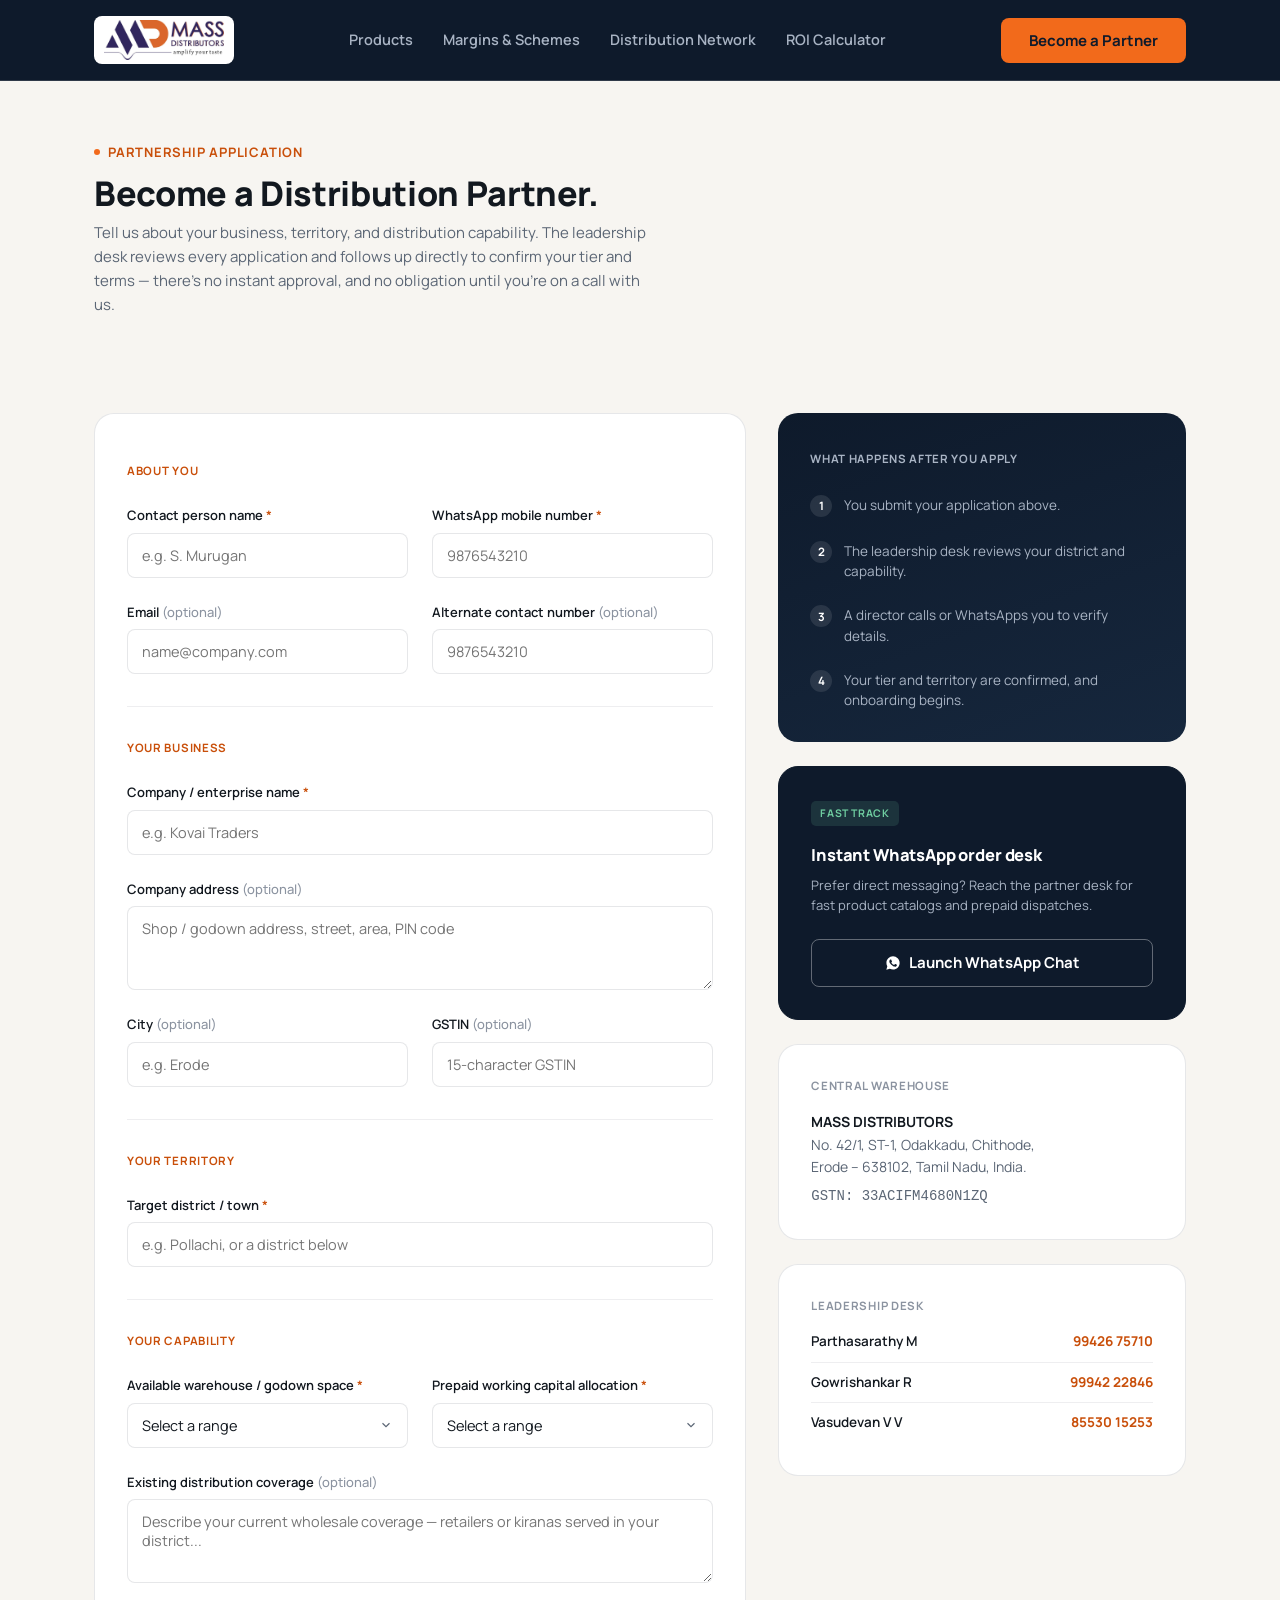
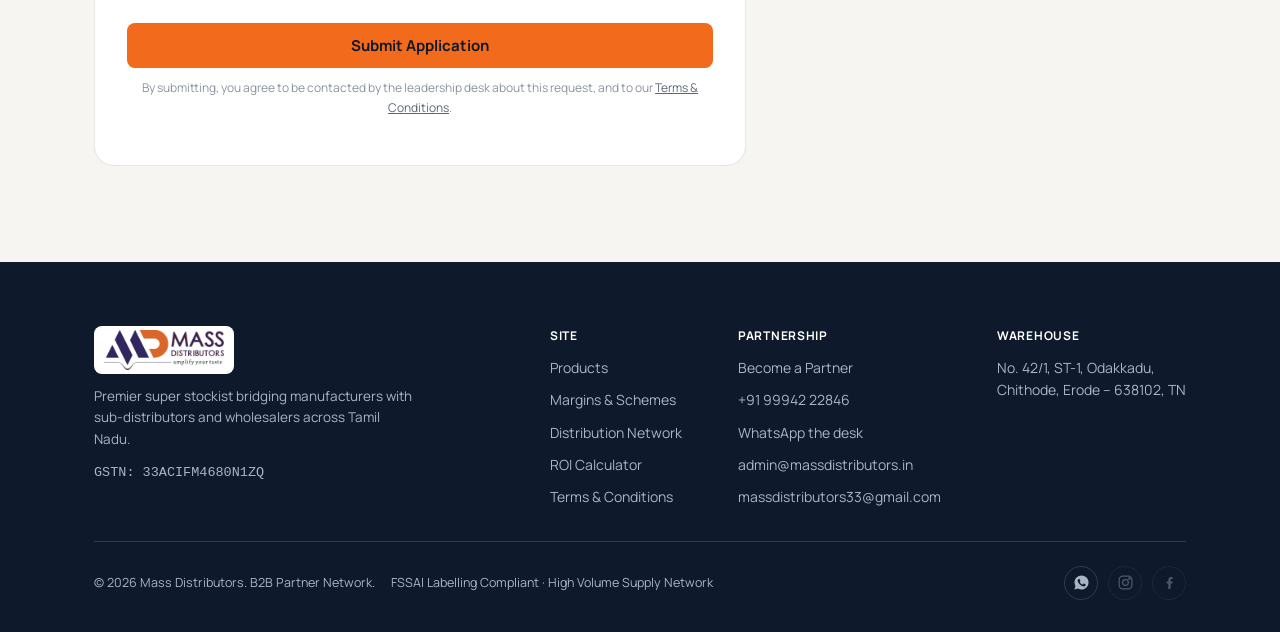
==== commit c5013b7c: "Update WhatsApp desk number and add admin emails to footer and terms Co-Authored-By: Claude Sonnet 5" ====
--- a/apply.html
+++ b/apply.html
@@ -161,7 +161,7 @@
             </span>
             <h2>One last step &mdash; send it on WhatsApp.</h2>
             <p>We've opened WhatsApp with your application filled in. <b>Tap Send</b> in WhatsApp to deliver it to the leadership desk &mdash; your application isn't received until you do. We'll then reach out within one business day to confirm your tier and next steps.</p>
-            <a id="apply-wa-link" class="btn btn-amber apply-wa-btn" href="https://wa.me/919942675710" target="_blank" rel="noopener">Open WhatsApp again</a>
+            <a id="apply-wa-link" class="btn btn-amber apply-wa-btn" href="https://wa.me/919994222846" target="_blank" rel="noopener">Open WhatsApp again</a>
           </div>
         </div>
 
@@ -180,7 +180,7 @@
             <span class="apply-fasttrack-badge">Fast track</span>
             <h3>Instant WhatsApp order desk</h3>
             <p>Prefer direct messaging? Reach the partner desk for fast product catalogs and prepaid dispatches.</p>
-            <a href="https://wa.me/919942675710" class="btn btn-outline-dark apply-fasttrack-btn">
+            <a href="https://wa.me/919994222846" class="btn btn-outline-dark apply-fasttrack-btn">
               <svg width="16" height="16" viewBox="0 0 24 24" fill="currentColor"><path d="M12.04 2C6.58 2 2.13 6.45 2.13 11.91c0 1.75.46 3.46 1.32 4.96L2 22l5.25-1.38a9.9 9.9 0 004.79 1.22h.01c5.46 0 9.9-4.45 9.9-9.91 0-2.65-1.03-5.14-2.9-7.01A9.86 9.86 0 0012.04 2zm5.8 14.09c-.24.68-1.4 1.3-1.93 1.38-.5.08-1.12.11-1.81-.11a16.5 16.5 0 01-1.6-.59c-2.82-1.22-4.66-4.07-4.8-4.26-.14-.19-1.15-1.53-1.15-2.92 0-1.39.73-2.07.99-2.35.26-.28.57-.35.76-.35h.55c.18 0 .42-.07.65.5.24.57.81 1.97.88 2.11.07.14.12.31.02.5-.09.19-.14.31-.28.47-.14.16-.29.36-.42.48-.14.14-.28.29-.12.57.16.28.72 1.19 1.55 1.93 1.06.95 1.96 1.24 2.24 1.38.28.14.44.12.6-.07.16-.19.68-.79.87-1.06.18-.28.36-.23.6-.14.24.09 1.55.73 1.81.87.26.14.44.21.5.32.07.12.07.66-.17 1.34z"/></svg>
               Launch WhatsApp Chat
             </a>
@@ -228,8 +228,10 @@
         <div class="footer-col">
           <span class="heading">Partnership</span>
           <a href="apply.html">Become a Partner</a>
-          <a href="tel:+919942675710">+91 99426 75710</a>
-          <a href="https://wa.me/919942675710">WhatsApp the desk</a>
+          <a href="tel:+919994222846">+91 99942 22846</a>
+          <a href="https://wa.me/919994222846">WhatsApp the desk</a>
+          <a href="mailto:admin@massdistributors.in">admin@massdistributors.in</a>
+          <a href="mailto:massdistributors33@gmail.com">massdistributors33@gmail.com</a>
         </div>
         <div class="footer-col">
           <span class="heading">Warehouse</span>
@@ -243,7 +245,7 @@
         <span>FSSAI Labelling Compliant &middot; High Volume Supply Network</span>
       </div>
         <div class="footer-social">
-          <a href="https://wa.me/919942675710" class="footer-social-icon" aria-label="Chat with Mass Distributors on WhatsApp" target="_blank" rel="noopener">
+          <a href="https://wa.me/919994222846" class="footer-social-icon" aria-label="Chat with Mass Distributors on WhatsApp" target="_blank" rel="noopener">
             <svg width="17" height="17" viewBox="0 0 24 24" fill="currentColor"><path d="M12.04 2C6.58 2 2.13 6.45 2.13 11.91c0 1.75.46 3.46 1.32 4.96L2 22l5.25-1.38a9.9 9.9 0 004.79 1.22h.01c5.46 0 9.9-4.45 9.9-9.91 0-2.65-1.03-5.14-2.9-7.01A9.86 9.86 0 0012.04 2zm5.8 14.09c-.24.68-1.4 1.3-1.93 1.38-.5.08-1.12.11-1.81-.11a16.5 16.5 0 01-1.6-.59c-2.82-1.22-4.66-4.07-4.8-4.26-.14-.19-1.15-1.53-1.15-2.92 0-1.39.73-2.07.99-2.35.26-.28.57-.35.76-.35h.55c.18 0 .42-.07.65.5.24.57.81 1.97.88 2.11.07.14.12.31.02.5-.09.19-.14.31-.28.47-.14.16-.29.36-.42.48-.14.14-.28.29-.12.57.16.28.72 1.19 1.55 1.93 1.06.95 1.96 1.24 2.24 1.38.28.14.44.12.6-.07.16-.19.68-.79.87-1.06.18-.28.36-.23.6-.14.24.09 1.55.73 1.81.87.26.14.44.21.5.32.07.12.07.66-.17 1.34z"/></svg>
           </a>
           <span class="footer-social-icon is-disabled" aria-label="Instagram — coming soon" title="Instagram profile coming soon">
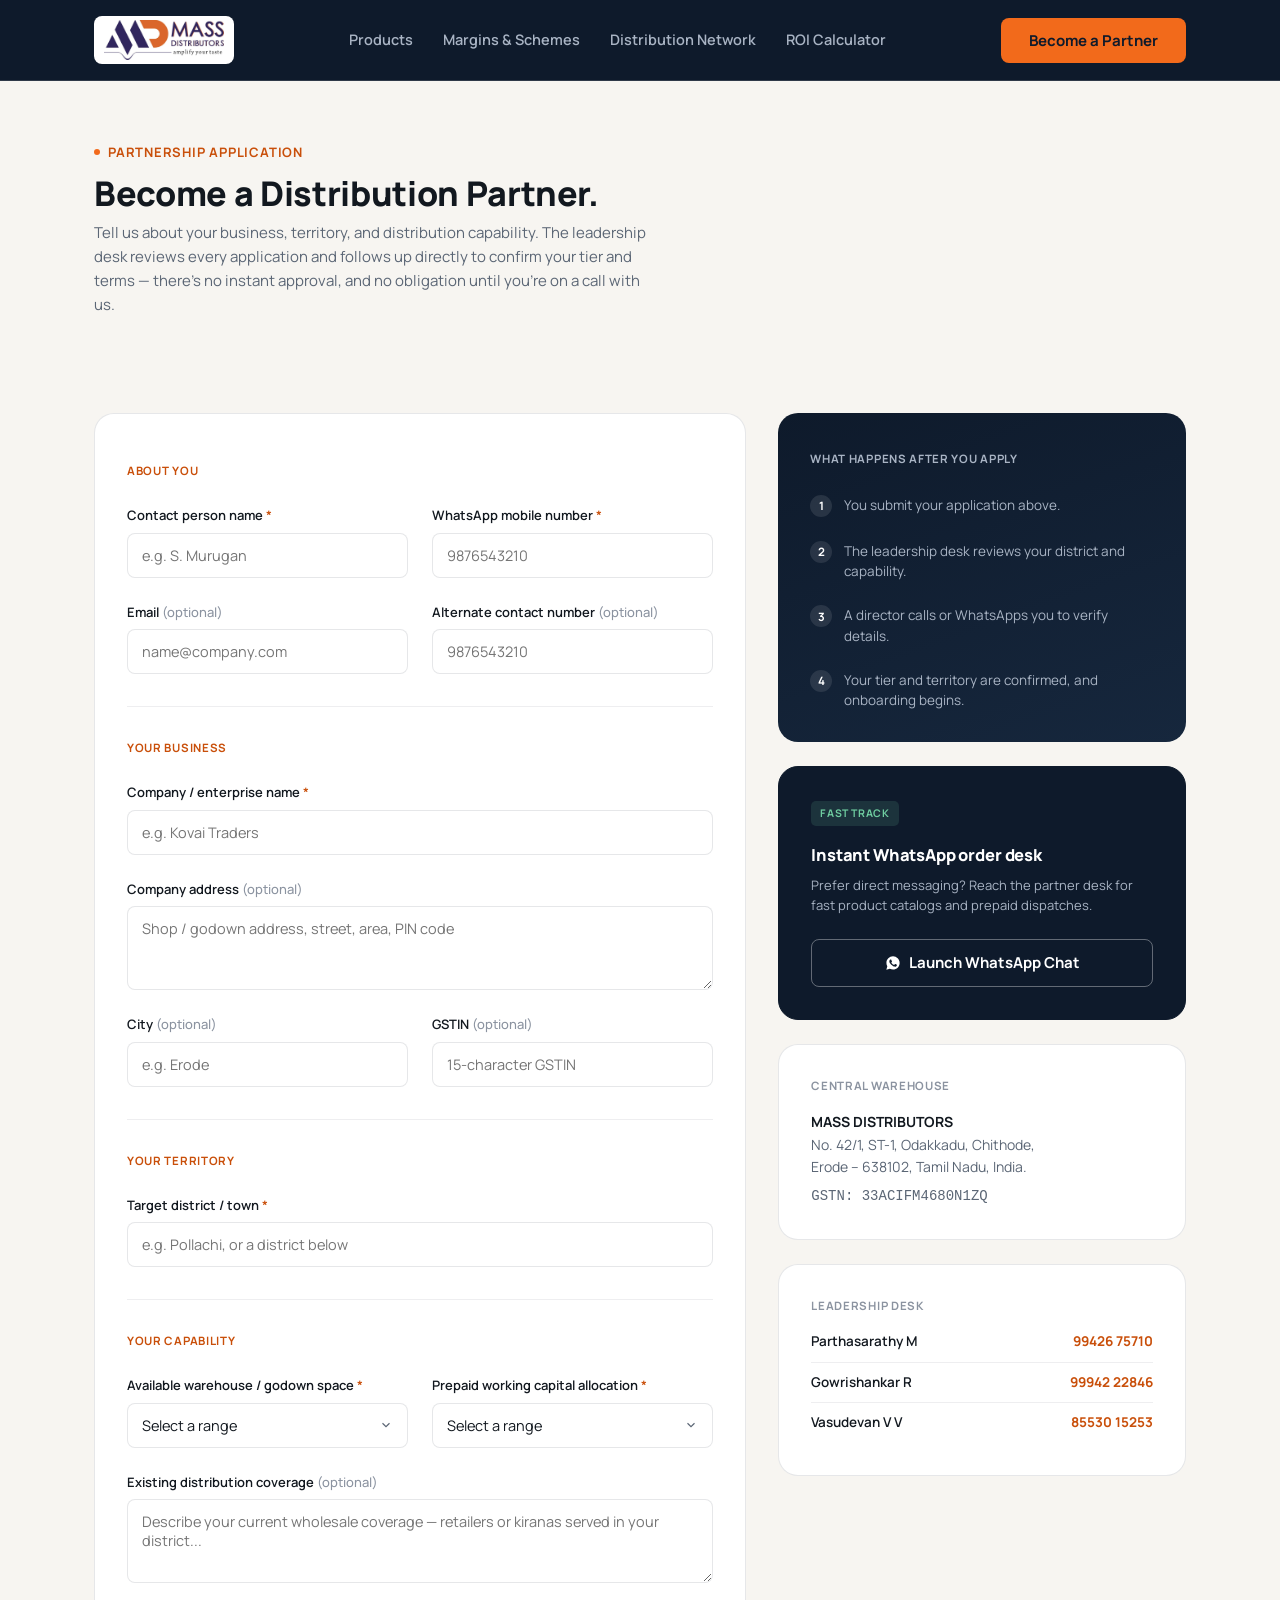
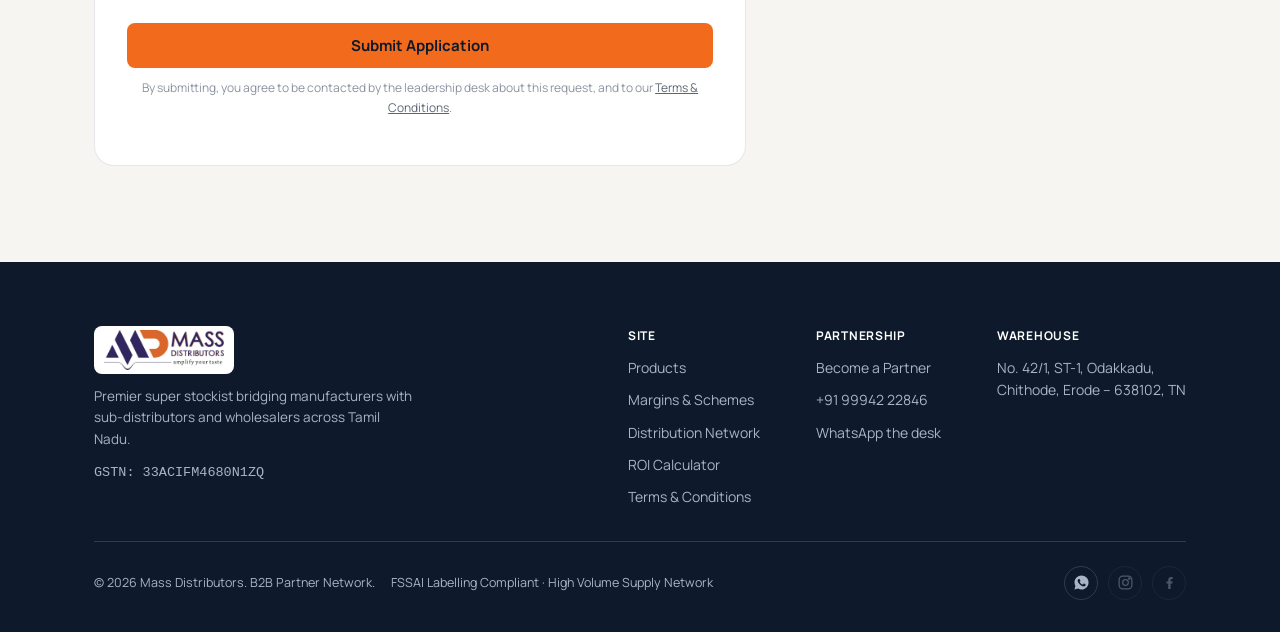
==== commit a966800e: "Remove emails from site footer Co-Authored-By: Claude Sonnet 5.5 <noreply@anthropic.com>" ====
--- a/apply.html
+++ b/apply.html
@@ -230,8 +230,6 @@
           <a href="apply.html">Become a Partner</a>
           <a href="tel:+919994222846">+91 99942 22846</a>
           <a href="https://wa.me/919994222846">WhatsApp the desk</a>
-          <a href="mailto:admin@massdistributors.in">admin@massdistributors.in</a>
-          <a href="mailto:massdistributors33@gmail.com">massdistributors33@gmail.com</a>
         </div>
         <div class="footer-col">
           <span class="heading">Warehouse</span>
